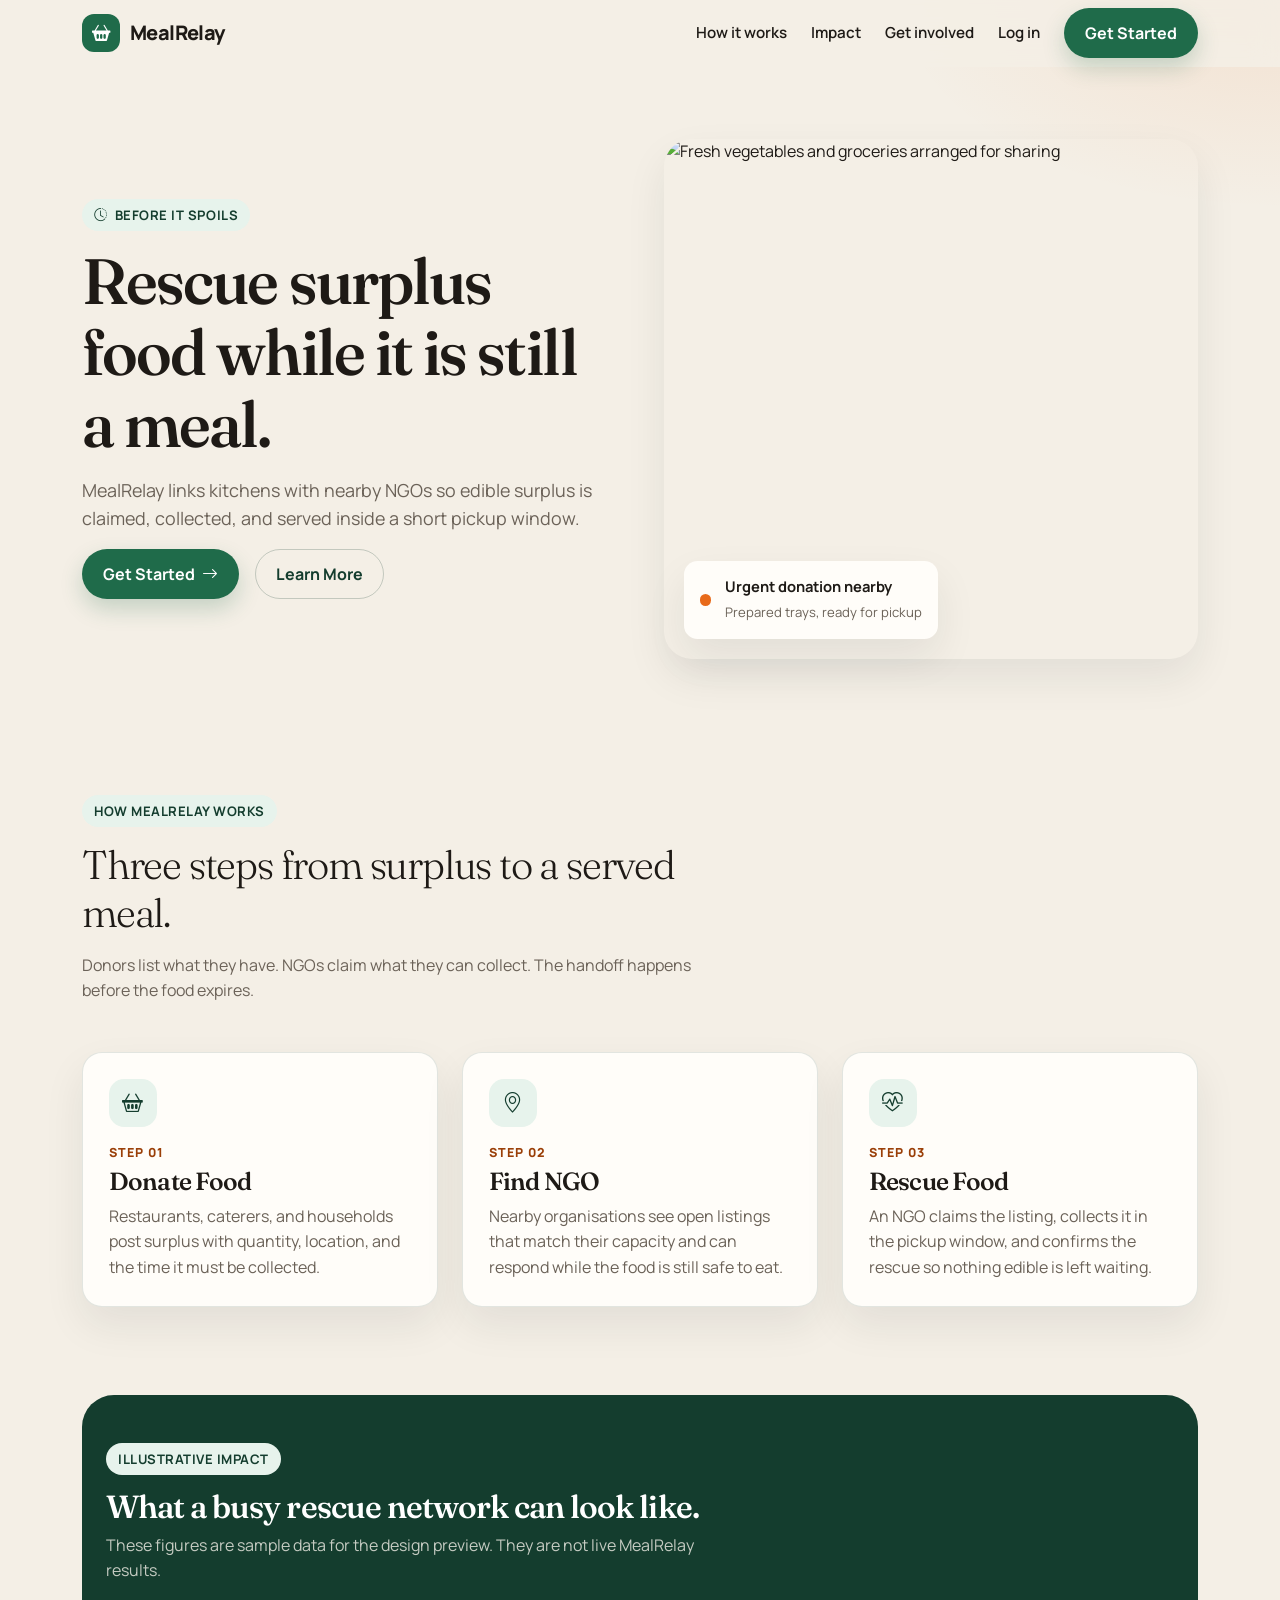
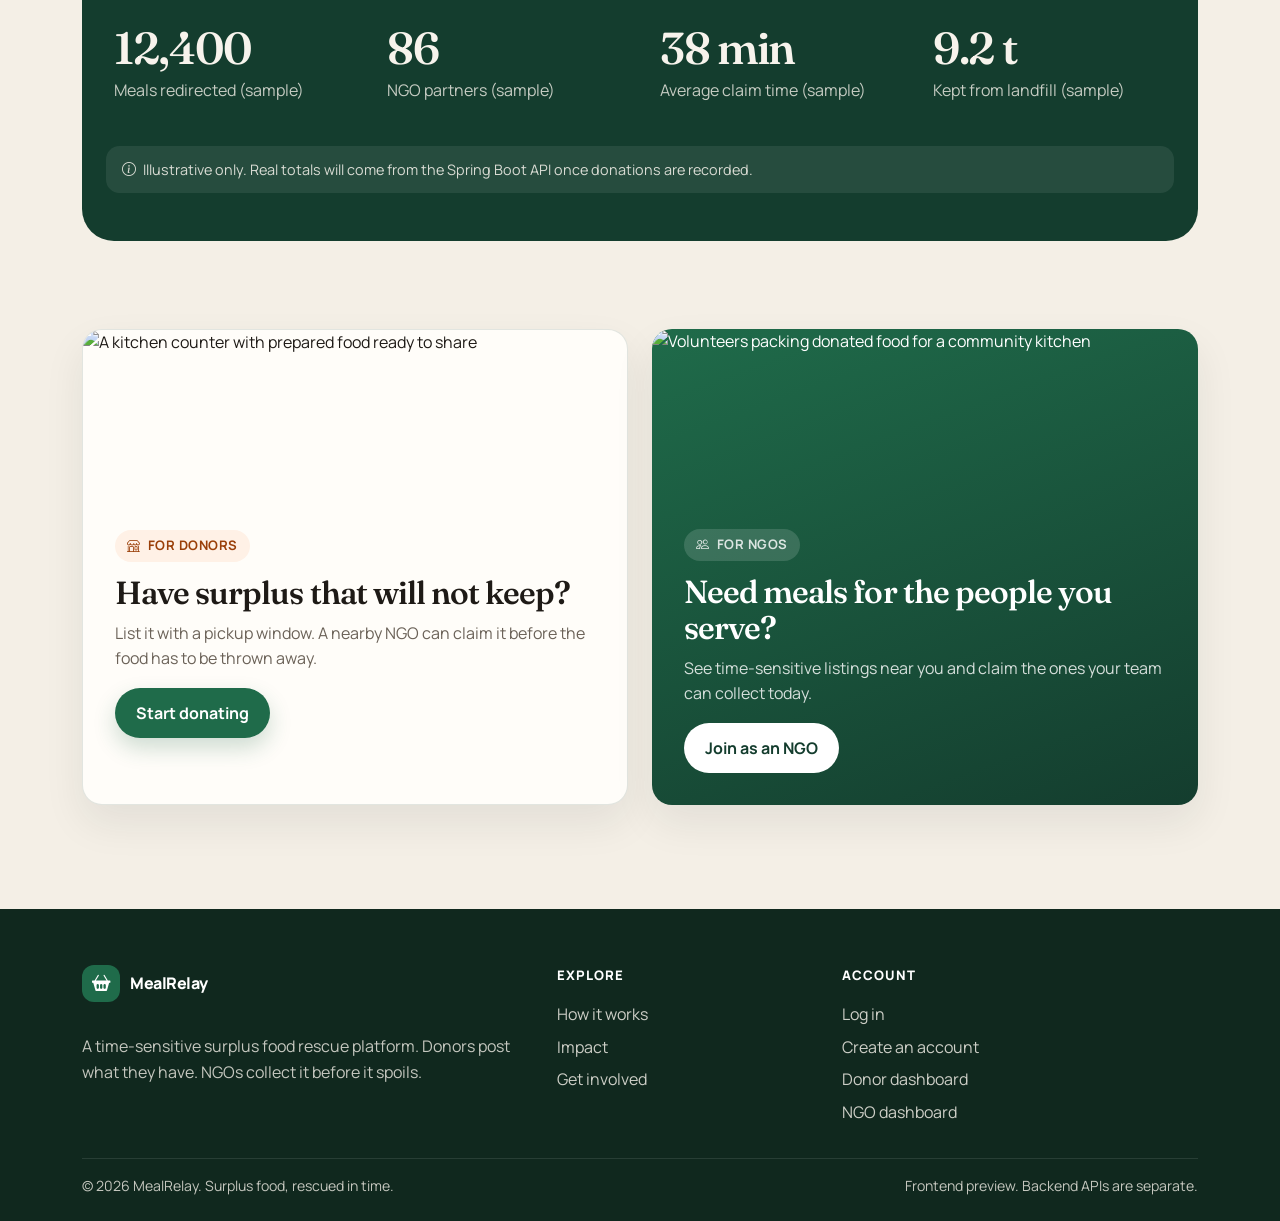
==== frontend/index.html @ 8d391165 "Add initial MealRelay frontend" ====
<!DOCTYPE html>
<html lang="en">
<head>
  <meta charset="UTF-8">
  <meta name="viewport" content="width=device-width, initial-scale=1">
  <meta name="description" content="MealRelay connects surplus food donors with nearby NGOs so meals are rescued before they spoil.">
  <title>MealRelay | Time-sensitive surplus food rescue</title>
  <link rel="preconnect" href="https://fonts.googleapis.com">
  <link rel="preconnect" href="https://fonts.gstatic.com" crossorigin>
  <link href="https://fonts.googleapis.com/css2?family=Fraunces:opsz,wght@9..144,560;9..144,640&family=Manrope:wght@500;600;700;800&display=swap" rel="stylesheet">
  <link href="https://cdn.jsdelivr.net/npm/bootstrap@5.3.3/dist/css/bootstrap.min.css" rel="stylesheet">
  <link href="https://cdn.jsdelivr.net/npm/bootstrap-icons@1.11.3/font/bootstrap-icons.min.css" rel="stylesheet">
  <link href="css/style.css" rel="stylesheet">
</head>
<body>
  <header>
    <nav class="navbar navbar-expand-lg mr-nav" aria-label="Main">
      <div class="container">
        <a class="navbar-brand mr-brand" href="index.html">
          <span class="mr-logo" aria-hidden="true"><i class="bi bi-basket2-fill"></i></span>
          MealRelay
        </a>
        <button class="navbar-toggler" type="button" data-bs-toggle="collapse" data-bs-target="#mainNav" aria-controls="mainNav" aria-expanded="false" aria-label="Open menu">
          <span class="navbar-toggler-icon"></span>
        </button>
        <div class="collapse navbar-collapse" id="mainNav">
          <ul class="navbar-nav ms-auto align-items-lg-center gap-lg-2">
            <li class="nav-item"><a class="nav-link" href="#how-it-works">How it works</a></li>
            <li class="nav-item"><a class="nav-link" href="#impact">Impact</a></li>
            <li class="nav-item"><a class="nav-link" href="#get-involved">Get involved</a></li>
            <li class="nav-item"><a class="nav-link" href="login.html">Log in</a></li>
            <li class="nav-item mt-2 mt-lg-0 ms-lg-2">
              <a class="btn mr-btn mr-btn-primary" href="register.html">Get Started</a>
            </li>
          </ul>
        </div>
      </div>
    </nav>
  </header>

  <main>
    <section class="mr-hero">
      <div class="container">
        <div class="row align-items-center g-5">
          <div class="col-lg-6">
            <p class="mr-kicker"><i class="bi bi-clock-history" aria-hidden="true"></i> Before it spoils</p>
            <h1>Rescue surplus food while it is still a meal.</h1>
            <p class="mr-hero-lead">MealRelay links kitchens with nearby NGOs so edible surplus is claimed, collected, and served inside a short pickup window.</p>
            <div class="d-flex flex-wrap gap-3 mr-hero-actions">
              <a class="btn mr-btn mr-btn-primary" href="register.html">Get Started <i class="bi bi-arrow-right" aria-hidden="true"></i></a>
              <a class="btn mr-btn mr-btn-ghost" href="#how-it-works">Learn More</a>
            </div>
          </div>
          <div class="col-lg-6">
            <div class="mr-hero-frame">
              <img src="https://images.unsplash.com/photo-1542838132-92c53300491e?auto=format&fit=crop&w=1400&q=80" alt="Fresh vegetables and groceries arranged for sharing" width="1400" height="900">
              <div class="mr-float-card">
                <span class="mr-pulse" aria-hidden="true"></span>
                <div>
                  <strong>Urgent donation nearby</strong>
                  <span>Prepared trays, ready for pickup</span>
                </div>
              </div>
            </div>
          </div>
        </div>
      </div>
    </section>

    <section class="mr-section" id="how-it-works">
      <div class="container">
        <div class="row mb-4 mb-lg-5">
          <div class="col-lg-7">
            <p class="mr-kicker">How MealRelay works</p>
            <h2 class="display-6 mb-3">Three steps from surplus to a served meal.</h2>
            <p class="mr-muted mb-0">Donors list what they have. NGOs claim what they can collect. The handoff happens before the food expires.</p>
          </div>
        </div>
        <div class="row g-4">
          <div class="col-md-4">
            <article class="mr-step">
              <div class="mr-step-icon" aria-hidden="true"><i class="bi bi-basket2"></i></div>
              <p class="mr-step-num mb-0">Step 01</p>
              <h3>Donate Food</h3>
              <p class="mr-muted mb-0">Restaurants, caterers, and households post surplus with quantity, location, and the time it must be collected.</p>
            </article>
          </div>
          <div class="col-md-4">
            <article class="mr-step">
              <div class="mr-step-icon" aria-hidden="true"><i class="bi bi-geo-alt"></i></div>
              <p class="mr-step-num mb-0">Step 02</p>
              <h3>Find NGO</h3>
              <p class="mr-muted mb-0">Nearby organisations see open listings that match their capacity and can respond while the food is still safe to eat.</p>
            </article>
          </div>
          <div class="col-md-4">
            <article class="mr-step">
              <div class="mr-step-icon" aria-hidden="true"><i class="bi bi-heart-pulse"></i></div>
              <p class="mr-step-num mb-0">Step 03</p>
              <h3>Rescue Food</h3>
              <p class="mr-muted mb-0">An NGO claims the listing, collects it in the pickup window, and confirms the rescue so nothing edible is left waiting.</p>
            </article>
          </div>
        </div>
      </div>
    </section>

    <section class="mr-section pt-0" id="impact">
      <div class="container">
        <div class="mr-impact">
          <div class="row align-items-end mb-2">
            <div class="col-lg-7">
              <p class="mr-kicker">Illustrative impact</p>
              <h2 class="mb-2">What a busy rescue network can look like.</h2>
              <p class="mr-impact-copy mb-0">These figures are sample data for the design preview. They are not live MealRelay results.</p>
            </div>
          </div>
          <div class="row text-center text-lg-start mt-4">
            <div class="col-6 col-lg-3">
              <div class="mr-stat">
                <strong>12,400</strong>
                <span>Meals redirected (sample)</span>
              </div>
            </div>
            <div class="col-6 col-lg-3">
              <div class="mr-stat">
                <strong>86</strong>
                <span>NGO partners (sample)</span>
              </div>
            </div>
            <div class="col-6 col-lg-3">
              <div class="mr-stat">
                <strong>38 min</strong>
                <span>Average claim time (sample)</span>
              </div>
            </div>
            <div class="col-6 col-lg-3">
              <div class="mr-stat">
                <strong>9.2 t</strong>
                <span>Kept from landfill (sample)</span>
              </div>
            </div>
          </div>
          <p class="mr-sample-note mb-0"><i class="bi bi-info-circle me-1" aria-hidden="true"></i> Illustrative only. Real totals will come from the Spring Boot API once donations are recorded.</p>
        </div>
      </div>
    </section>

    <section class="mr-section pt-0" id="get-involved">
      <div class="container">
        <div class="row g-4">
          <div class="col-lg-6">
            <article class="mr-cta">
              <img class="mr-cta-photo" src="https://images.unsplash.com/photo-1466637574441-749b8f19452f?auto=format&fit=crop&w=1200&q=80" alt="A kitchen counter with prepared food ready to share" width="1200" height="800">
              <p class="mr-kicker mr-kicker-urgent"><i class="bi bi-shop" aria-hidden="true"></i> For donors</p>
              <h3>Have surplus that will not keep?</h3>
              <p class="mr-muted">List it with a pickup window. A nearby NGO can claim it before the food has to be thrown away.</p>
              <a class="btn mr-btn mr-btn-primary" href="register.html">Start donating</a>
            </article>
          </div>
          <div class="col-lg-6">
            <article class="mr-cta mr-cta-ngo">
              <img class="mr-cta-photo" src="https://images.unsplash.com/photo-1593113598332-cd288d649433?auto=format&fit=crop&w=1200&q=80" alt="Volunteers packing donated food for a community kitchen" width="1200" height="800">
              <p class="mr-kicker mr-kicker-on-dark"><i class="bi bi-people" aria-hidden="true"></i> For NGOs</p>
              <h3>Need meals for the people you serve?</h3>
              <p>See time-sensitive listings near you and claim the ones your team can collect today.</p>
              <a class="btn mr-btn mr-btn-light" href="register.html">Join as an NGO</a>
            </article>
          </div>
        </div>
      </div>
    </section>
  </main>

  <footer class="mr-footer">
    <div class="container">
      <div class="row g-4">
        <div class="col-lg-5">
          <a class="mr-brand mb-3" href="index.html">
            <span class="mr-logo" aria-hidden="true"><i class="bi bi-basket2-fill"></i></span>
            MealRelay
          </a>
          <p class="mt-3 mb-0">A time-sensitive surplus food rescue platform. Donors post what they have. NGOs collect it before it spoils.</p>
        </div>
        <div class="col-6 col-lg-3">
          <p class="mr-footer-title">Explore</p>
          <ul>
            <li><a href="#how-it-works">How it works</a></li>
            <li><a href="#impact">Impact</a></li>
            <li><a href="#get-involved">Get involved</a></li>
          </ul>
        </div>
        <div class="col-6 col-lg-4">
          <p class="mr-footer-title">Account</p>
          <ul>
            <li><a href="login.html">Log in</a></li>
            <li><a href="register.html">Create an account</a></li>
            <li><a href="donor-dashboard.html">Donor dashboard</a></li>
            <li><a href="ngo-dashboard.html">NGO dashboard</a></li>
          </ul>
        </div>
      </div>
      <div class="mr-footer-bottom d-flex flex-column flex-md-row justify-content-between gap-2">
        <span>&copy; <span id="year">2026</span> MealRelay. Surplus food, rescued in time.</span>
        <span>Frontend preview. Backend APIs are separate.</span>
      </div>
    </div>
  </footer>

  <script src="https://cdn.jsdelivr.net/npm/bootstrap@5.3.3/dist/js/bootstrap.bundle.min.js"></script>
  <script>
    const yearEl = document.getElementById("year");
    if (yearEl) {
      yearEl.textContent = String(new Date().getFullYear());
    }

    const nav = document.querySelector(".mr-nav");
    function updateNav() {
      if (!nav) return;
      nav.classList.toggle("is-scrolled", window.scrollY > 8);
    }
    updateNav();
    window.addEventListener("scroll", updateNav, { passive: true });
  </script>
</body>
</html>
---- frontend/css/style.css ----
/* MealRelay design system
   Forest green, warm cream, orange for urgency.
   Bootstrap 5 handles grid, nav, and utilities.
   These variables keep colours, type, and spacing consistent. */

:root {
  --mr-green: #1f6b4a;
  --mr-green-deep: #143d2e;
  --mr-green-soft: #e7f3ec;
  --mr-cream: #f4efe6;
  --mr-cream-deep: #ebe3d4;
  --mr-paper: #fffdf9;
  --mr-ink: #1e1a16;
  --mr-muted: #6b6258;
  --mr-orange: #e86a1a;
  --mr-orange-soft: #fff1e6;
  --mr-line: rgba(20, 61, 46, 0.12);
  --mr-shadow: 0 18px 40px rgba(28, 40, 32, 0.08);
  --mr-radius: 1.25rem;
  --mr-radius-sm: 0.85rem;
  --mr-space: 1rem;
  --mr-font: "Manrope", "Segoe UI", sans-serif;
  --mr-display: "Fraunces", Georgia, serif;
  --bs-primary: #1f6b4a;
  --bs-body-color: #1e1a16;
  --bs-body-bg: #f4efe6;
  --bs-body-font-family: var(--mr-font);
  --bs-border-radius: 0.85rem;
}

*,
*::before,
*::after {
  box-sizing: border-box;
}

html {
  scroll-behavior: smooth;
}

body {
  margin: 0;
  color: var(--mr-ink);
  background:
    radial-gradient(900px 420px at 8% -10%, rgba(31, 107, 74, 0.12), transparent 60%),
    radial-gradient(700px 380px at 100% 0%, rgba(232, 106, 26, 0.1), transparent 55%),
    var(--mr-cream);
  font-family: var(--mr-font);
  line-height: 1.6;
}

img {
  max-width: 100%;
  display: block;
}

a {
  color: var(--mr-green);
}

a:hover {
  color: var(--mr-green-deep);
}

h1,
h2,
h3,
.mr-display {
  font-family: var(--mr-display);
  font-weight: 560;
  letter-spacing: -0.03em;
  line-height: 1.12;
}

.mr-muted {
  color: var(--mr-muted);
}

.mr-section {
  padding: 5.5rem 0;
}

.mr-kicker {
  display: inline-flex;
  align-items: center;
  gap: 0.45rem;
  margin-bottom: 0.85rem;
  padding: 0.35rem 0.75rem;
  border-radius: 999px;
  background: var(--mr-green-soft);
  color: var(--mr-green-deep);
  font-size: 0.82rem;
  font-weight: 700;
  letter-spacing: 0.04em;
  text-transform: uppercase;
}

.mr-kicker-urgent {
  background: var(--mr-orange-soft);
  color: #9a3f08;
}

/* Navigation */

.mr-nav {
  position: sticky;
  top: 0;
  z-index: 1030;
  background: rgba(244, 239, 230, 0.86);
  border-bottom: 1px solid transparent;
  backdrop-filter: blur(14px);
  transition: border-color 0.2s ease, box-shadow 0.2s ease;
}

.mr-nav.is-scrolled {
  border-bottom-color: var(--mr-line);
  box-shadow: 0 8px 24px rgba(28, 40, 32, 0.06);
}

.mr-brand {
  display: inline-flex;
  align-items: center;
  gap: 0.65rem;
  color: var(--mr-ink);
  font-weight: 800;
  letter-spacing: -0.03em;
  text-decoration: none;
}

.mr-brand:hover {
  color: var(--mr-ink);
}

.mr-logo {
  display: grid;
  place-items: center;
  width: 2.35rem;
  height: 2.35rem;
  border-radius: 0.75rem;
  background: var(--mr-green);
  color: #fff;
  font-size: 1.15rem;
}

.mr-nav .nav-link {
  color: var(--mr-ink);
  font-weight: 600;
  font-size: 0.95rem;
}

.mr-nav .nav-link:hover,
.mr-nav .nav-link:focus {
  color: var(--mr-green);
}

/* Buttons */

.mr-btn {
  display: inline-flex;
  align-items: center;
  justify-content: center;
  gap: 0.45rem;
  border-radius: 999px;
  padding: 0.75rem 1.25rem;
  font-weight: 700;
  border: 1px solid transparent;
  text-decoration: none;
}

.mr-btn-primary {
  background: var(--mr-green);
  color: #fff;
  box-shadow: 0 10px 22px rgba(31, 107, 74, 0.22);
}

.mr-btn-primary:hover,
.mr-btn-primary:focus {
  background: var(--mr-green-deep);
  color: #fff;
}

.mr-btn-ghost {
  background: transparent;
  color: var(--mr-green-deep);
  border-color: rgba(20, 61, 46, 0.22);
}

.mr-btn-ghost:hover,
.mr-btn-ghost:focus {
  background: var(--mr-green-soft);
  color: var(--mr-green-deep);
}

.mr-btn-light {
  background: #fff;
  color: var(--mr-green-deep);
}

.mr-btn-light:hover,
.mr-btn-light:focus {
  background: var(--mr-cream);
  color: var(--mr-green-deep);
}

.mr-btn:focus-visible,
.nav-link:focus-visible,
.mr-brand:focus-visible {
  outline: 3px solid rgba(232, 106, 26, 0.55);
  outline-offset: 3px;
}

/* Hero */

.mr-hero {
  padding: 4.5rem 0 3rem;
}

.mr-hero h1 {
  font-size: clamp(2.6rem, 5vw, 4.4rem);
  margin-bottom: 1rem;
}

.mr-hero-lead {
  max-width: 36rem;
  font-size: 1.12rem;
  color: var(--mr-muted);
}

.mr-hero-frame {
  position: relative;
}

.mr-hero-frame img {
  width: 100%;
  height: 520px;
  object-fit: cover;
  border-radius: 1.75rem;
  box-shadow: var(--mr-shadow);
}

.mr-float-card {
  position: absolute;
  left: 1.25rem;
  bottom: 1.25rem;
  display: flex;
  gap: 0.85rem;
  align-items: center;
  max-width: 16.5rem;
  padding: 0.9rem 1rem;
  border-radius: var(--mr-radius-sm);
  background: var(--mr-paper);
  box-shadow: var(--mr-shadow);
}

.mr-pulse {
  width: 0.7rem;
  height: 0.7rem;
  border-radius: 50%;
  background: var(--mr-orange);
  box-shadow: 0 0 0 0 rgba(232, 106, 26, 0.6);
  animation: mr-pulse 1.8s infinite;
}

.mr-float-card strong {
  display: block;
  font-size: 0.92rem;
}

.mr-float-card span {
  color: var(--mr-muted);
  font-size: 0.82rem;
}

@keyframes mr-pulse {
  70% {
    box-shadow: 0 0 0 10px rgba(232, 106, 26, 0);
  }
  100% {
    box-shadow: 0 0 0 0 rgba(232, 106, 26, 0);
  }
}

/* Steps */

.mr-step {
  height: 100%;
  padding: 1.6rem;
  background: var(--mr-paper);
  border: 1px solid var(--mr-line);
  border-radius: var(--mr-radius);
  box-shadow: var(--mr-shadow);
}

.mr-step-icon {
  display: grid;
  place-items: center;
  width: 3rem;
  height: 3rem;
  margin-bottom: 1rem;
  border-radius: 0.95rem;
  background: var(--mr-green-soft);
  color: var(--mr-green-deep);
  font-size: 1.3rem;
}

.mr-step-num {
  color: #9a3f08;
  font-size: 0.78rem;
  font-weight: 800;
  letter-spacing: 0.08em;
  text-transform: uppercase;
}

.mr-step h3 {
  margin: 0.35rem 0 0.5rem;
  font-size: 1.55rem;
}

/* Impact */

.mr-impact {
  background: var(--mr-green-deep);
  color: #f7f3ec;
  border-radius: 2rem;
  padding: 3rem 1.5rem;
}

.mr-impact h2 {
  color: #fff;
}

.mr-stat {
  padding: 1.15rem 0.5rem;
}

.mr-stat strong {
  display: block;
  font-family: var(--mr-display);
  font-size: clamp(2rem, 4vw, 2.8rem);
  font-weight: 560;
  letter-spacing: -0.03em;
  line-height: 1;
}

.mr-stat span {
  display: block;
  margin-top: 0.4rem;
  color: rgba(247, 243, 236, 0.78);
}

.mr-sample-note {
  margin-top: 1.5rem;
  padding: 0.75rem 1rem;
  border-radius: var(--mr-radius-sm);
  background: rgba(255, 255, 255, 0.08);
  color: rgba(247, 243, 236, 0.86);
  font-size: 0.9rem;
}

/* Call to action */

.mr-cta {
  height: 100%;
  padding: 2rem;
  overflow: hidden;
  border-radius: var(--mr-radius);
  background: var(--mr-paper);
  border: 1px solid var(--mr-line);
  box-shadow: var(--mr-shadow);
}

.mr-cta-ngo {
  background: linear-gradient(160deg, #1f6b4a 0%, #143d2e 100%);
  color: #fff;
  border: 0;
}

.mr-cta-ngo p,
.mr-cta-ngo .mr-muted {
  color: rgba(255, 255, 255, 0.82);
}

.mr-cta h3 {
  font-size: 2rem;
  margin-bottom: 0.6rem;
}

.mr-impact-copy {
  color: rgba(247, 243, 236, 0.78);
}

.mr-kicker-on-dark {
  background: rgba(255, 255, 255, 0.14);
  color: #fff;
}

.mr-cta-photo {
  width: calc(100% + 4rem);
  max-width: none;
  height: 180px;
  margin: -2rem -2rem 1.25rem;
  object-fit: cover;
}

/* Footer */

.mr-footer {
  margin-top: 1rem;
  padding: 3.5rem 0 1.5rem;
  background: #10281e;
  color: rgba(247, 243, 236, 0.78);
}

.mr-footer h2,
.mr-footer .mr-brand {
  color: #fff;
}

.mr-footer a {
  color: rgba(247, 243, 236, 0.82);
  text-decoration: none;
}

.mr-footer a:hover {
  color: #fff;
}

.mr-footer-title {
  color: #fff;
  font-size: 0.82rem;
  font-weight: 800;
  letter-spacing: 0.08em;
  text-transform: uppercase;
}

.mr-footer ul {
  list-style: none;
  padding: 0;
  margin: 0;
}

.mr-footer li + li {
  margin-top: 0.45rem;
}

.mr-footer-bottom {
  margin-top: 2rem;
  padding-top: 1rem;
  border-top: 1px solid rgba(255, 255, 255, 0.1);
  font-size: 0.88rem;
}

@media (max-width: 991.98px) {
  .mr-hero {
    padding-top: 2.5rem;
  }

  .mr-hero-frame img {
    height: 380px;
  }

  .mr-section {
    padding: 4rem 0;
  }

  .mr-nav .navbar-collapse {
    padding: 0.75rem 0 0.25rem;
  }
}

@media (max-width: 575.98px) {
  .mr-hero-actions {
    flex-direction: column;
  }

  .mr-hero-actions .mr-btn {
    width: 100%;
  }

  .mr-float-card {
    left: 0.75rem;
    right: 0.75rem;
    bottom: 0.75rem;
    max-width: none;
  }

  .mr-impact {
    border-radius: 1.25rem;
    padding: 2rem 0.75rem;
  }
}

@media (prefers-reduced-motion: reduce) {
  html {
    scroll-behavior: auto;
  }

  .mr-pulse {
    animation: none;
  }
}
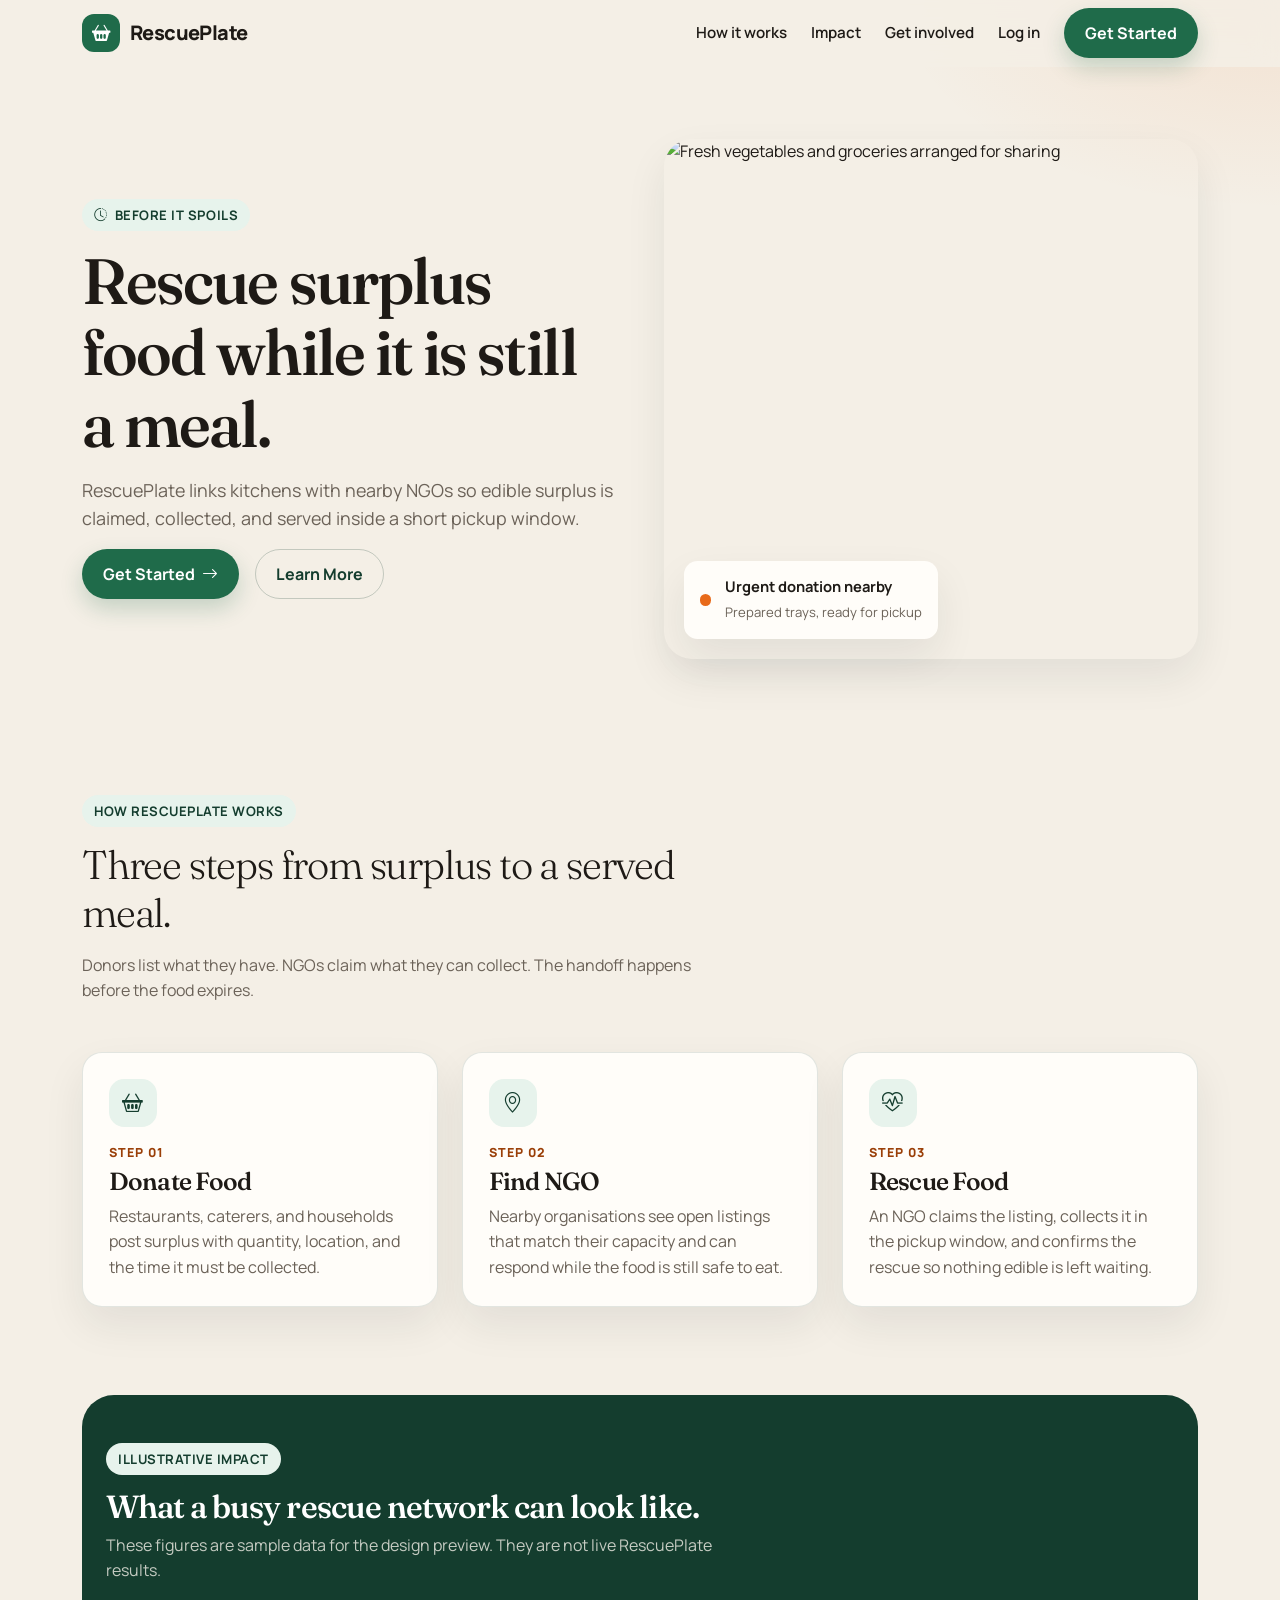
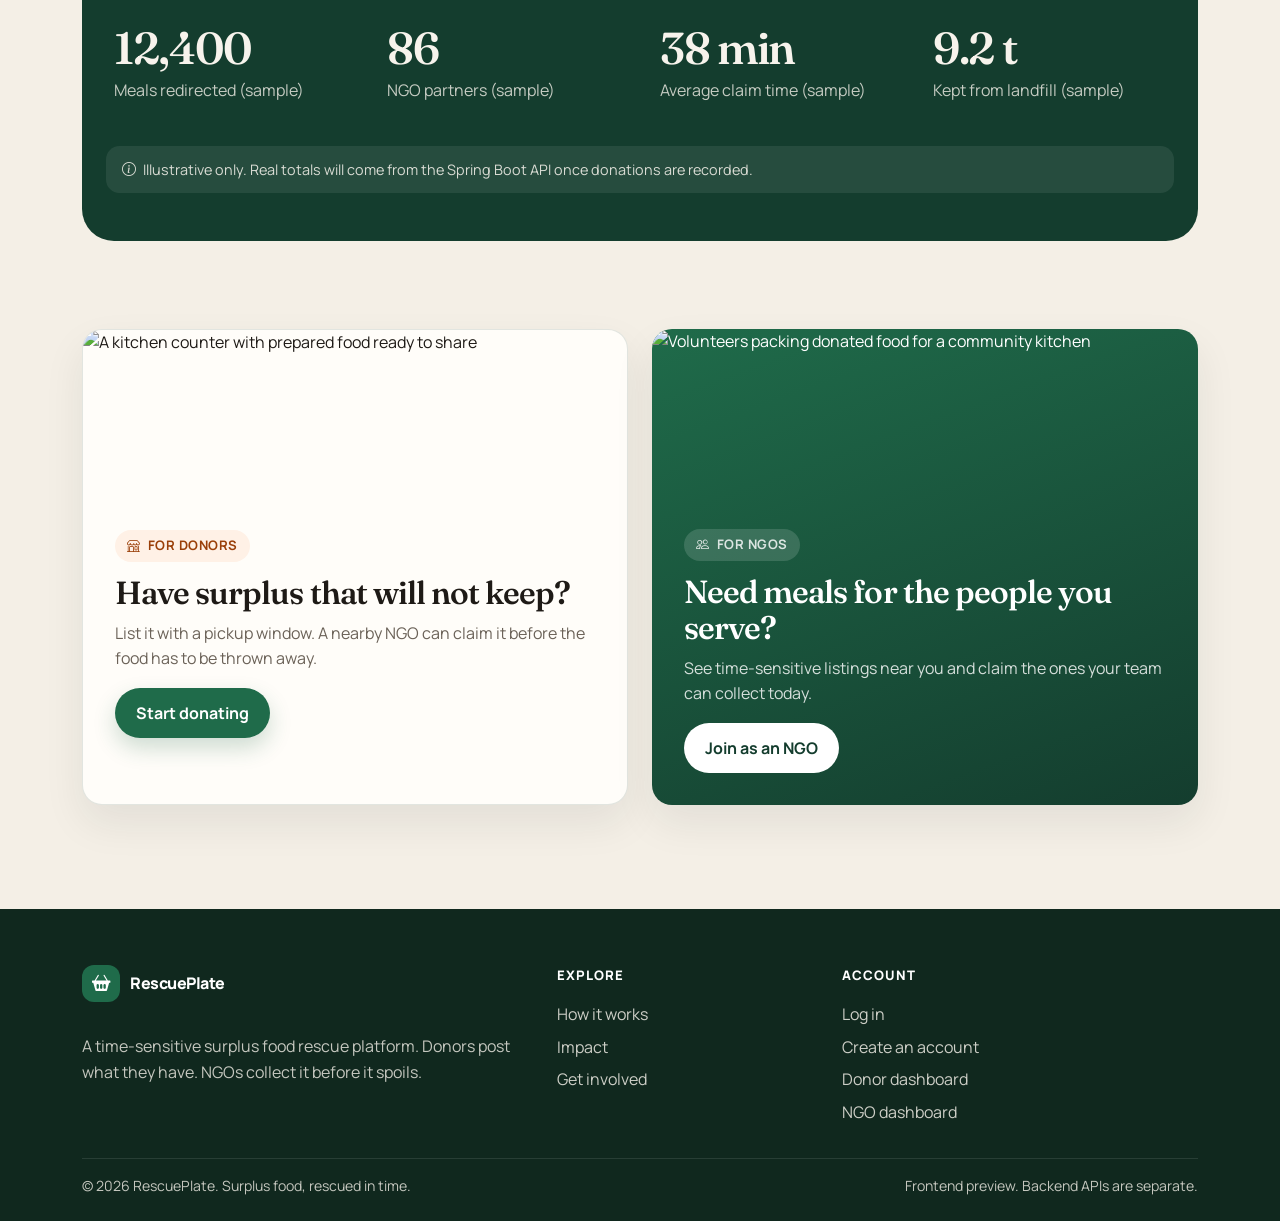
==== commit 5fe3a2aa: "Complete frontend dashboard and UI improvements" ====
--- a/frontend/index.html
+++ b/frontend/index.html
@@ -3,8 +3,8 @@
 <head>
   <meta charset="UTF-8">
   <meta name="viewport" content="width=device-width, initial-scale=1">
-  <meta name="description" content="MealRelay connects surplus food donors with nearby NGOs so meals are rescued before they spoil.">
-  <title>MealRelay | Time-sensitive surplus food rescue</title>
+  <meta name="description" content="RescuePlate connects surplus food donors with nearby NGOs so meals are rescued before they spoil.">
+  <title>RescuePlate | Time-sensitive surplus food rescue</title>
   <link rel="preconnect" href="https://fonts.googleapis.com">
   <link rel="preconnect" href="https://fonts.gstatic.com" crossorigin>
   <link href="https://fonts.googleapis.com/css2?family=Fraunces:opsz,wght@9..144,560;9..144,640&family=Manrope:wght@500;600;700;800&display=swap" rel="stylesheet">
@@ -18,7 +18,7 @@
       <div class="container">
         <a class="navbar-brand mr-brand" href="index.html">
           <span class="mr-logo" aria-hidden="true"><i class="bi bi-basket2-fill"></i></span>
-          MealRelay
+          RescuePlate
         </a>
         <button class="navbar-toggler" type="button" data-bs-toggle="collapse" data-bs-target="#mainNav" aria-controls="mainNav" aria-expanded="false" aria-label="Open menu">
           <span class="navbar-toggler-icon"></span>
@@ -41,11 +41,11 @@
   <main>
     <section class="mr-hero">
       <div class="container">
-        <div class="row align-items-center g-5">
+        <div class="row align-items-center g-4 g-lg-5">
           <div class="col-lg-6">
             <p class="mr-kicker"><i class="bi bi-clock-history" aria-hidden="true"></i> Before it spoils</p>
             <h1>Rescue surplus food while it is still a meal.</h1>
-            <p class="mr-hero-lead">MealRelay links kitchens with nearby NGOs so edible surplus is claimed, collected, and served inside a short pickup window.</p>
+            <p class="mr-hero-lead">RescuePlate links kitchens with nearby NGOs so edible surplus is claimed, collected, and served inside a short pickup window.</p>
             <div class="d-flex flex-wrap gap-3 mr-hero-actions">
               <a class="btn mr-btn mr-btn-primary" href="register.html">Get Started <i class="bi bi-arrow-right" aria-hidden="true"></i></a>
               <a class="btn mr-btn mr-btn-ghost" href="#how-it-works">Learn More</a>
@@ -71,7 +71,7 @@
       <div class="container">
         <div class="row mb-4 mb-lg-5">
           <div class="col-lg-7">
-            <p class="mr-kicker">How MealRelay works</p>
+            <p class="mr-kicker">How RescuePlate works</p>
             <h2 class="display-6 mb-3">Three steps from surplus to a served meal.</h2>
             <p class="mr-muted mb-0">Donors list what they have. NGOs claim what they can collect. The handoff happens before the food expires.</p>
           </div>
@@ -112,7 +112,7 @@
             <div class="col-lg-7">
               <p class="mr-kicker">Illustrative impact</p>
               <h2 class="mb-2">What a busy rescue network can look like.</h2>
-              <p class="mr-impact-copy mb-0">These figures are sample data for the design preview. They are not live MealRelay results.</p>
+              <p class="mr-impact-copy mb-0">These figures are sample data for the design preview. They are not live RescuePlate results.</p>
             </div>
           </div>
           <div class="row text-center text-lg-start mt-4">
@@ -178,7 +178,7 @@
         <div class="col-lg-5">
           <a class="mr-brand mb-3" href="index.html">
             <span class="mr-logo" aria-hidden="true"><i class="bi bi-basket2-fill"></i></span>
-            MealRelay
+            RescuePlate
           </a>
           <p class="mt-3 mb-0">A time-sensitive surplus food rescue platform. Donors post what they have. NGOs collect it before it spoils.</p>
         </div>
@@ -201,7 +201,7 @@
         </div>
       </div>
       <div class="mr-footer-bottom d-flex flex-column flex-md-row justify-content-between gap-2">
-        <span>&copy; <span id="year">2026</span> MealRelay. Surplus food, rescued in time.</span>
+        <span>&copy; <span id="year">2026</span> RescuePlate. Surplus food, rescued in time.</span>
         <span>Frontend preview. Backend APIs are separate.</span>
       </div>
     </div>
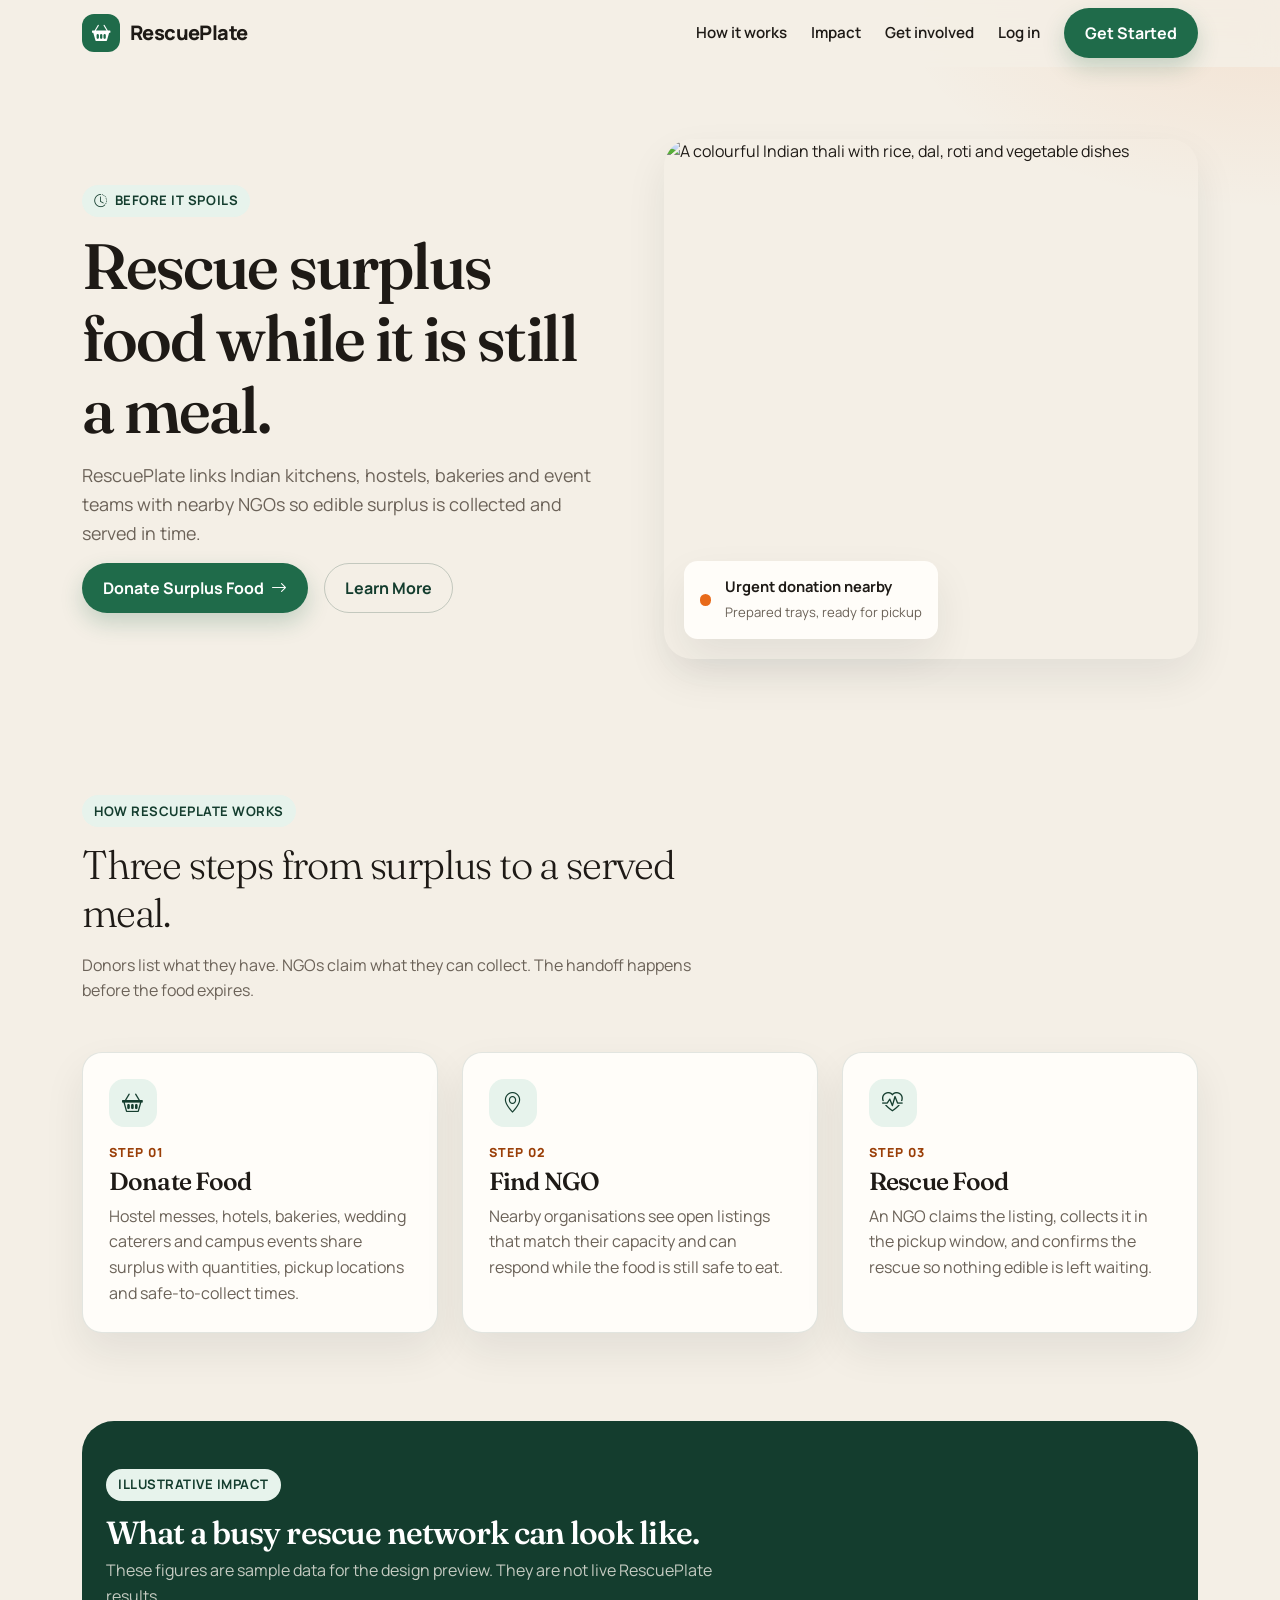
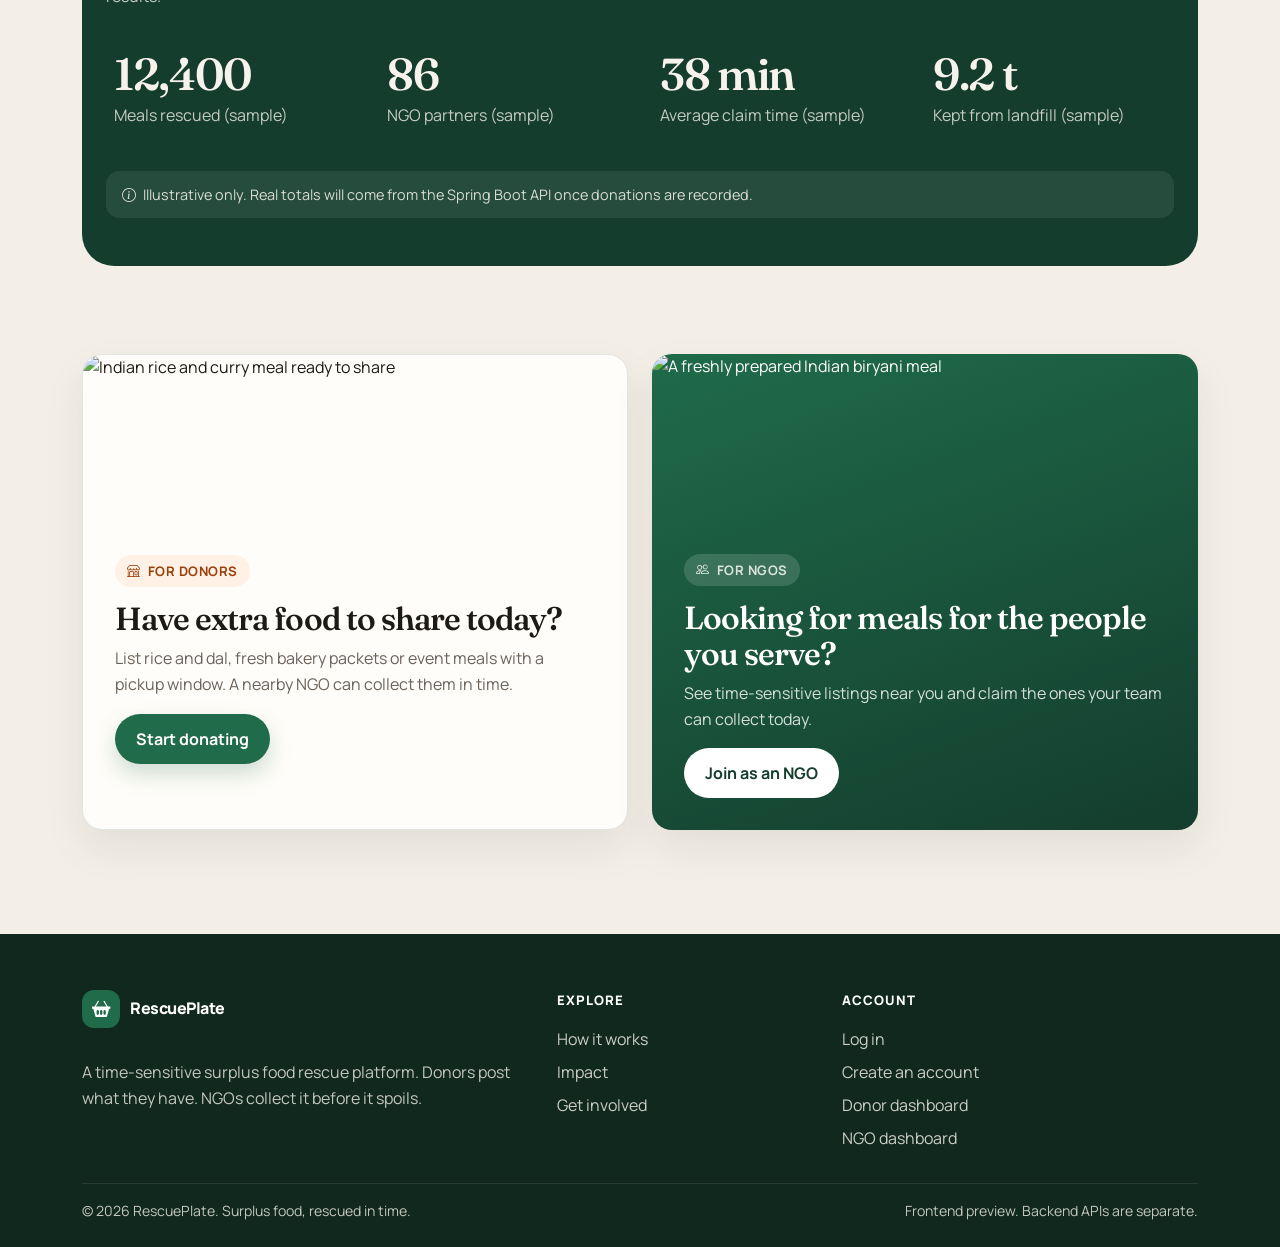
==== commit 143ab89b: "Save Indian theme and admin analytics updates" ====
--- a/frontend/index.html
+++ b/frontend/index.html
@@ -1,10 +1,10 @@
 <!DOCTYPE html>
-<html lang="en">
+<html lang="en-IN">
 <head>
   <meta charset="UTF-8">
   <meta name="viewport" content="width=device-width, initial-scale=1">
-  <meta name="description" content="RescuePlate connects surplus food donors with nearby NGOs so meals are rescued before they spoil.">
-  <title>RescuePlate | Time-sensitive surplus food rescue</title>
+  <meta name="description" content="RescuePlate connects Indian food donors with nearby NGOs so surplus meals are rescued before they spoil.">
+  <title>RescuePlate | Surplus food rescue in India</title>
   <link rel="preconnect" href="https://fonts.googleapis.com">
   <link rel="preconnect" href="https://fonts.gstatic.com" crossorigin>
   <link href="https://fonts.googleapis.com/css2?family=Fraunces:opsz,wght@9..144,560;9..144,640&family=Manrope:wght@500;600;700;800&display=swap" rel="stylesheet">
@@ -45,15 +45,15 @@
           <div class="col-lg-6">
             <p class="mr-kicker"><i class="bi bi-clock-history" aria-hidden="true"></i> Before it spoils</p>
             <h1>Rescue surplus food while it is still a meal.</h1>
-            <p class="mr-hero-lead">RescuePlate links kitchens with nearby NGOs so edible surplus is claimed, collected, and served inside a short pickup window.</p>
+            <p class="mr-hero-lead">RescuePlate links Indian kitchens, hostels, bakeries and event teams with nearby NGOs so edible surplus is collected and served in time.</p>
             <div class="d-flex flex-wrap gap-3 mr-hero-actions">
-              <a class="btn mr-btn mr-btn-primary" href="register.html">Get Started <i class="bi bi-arrow-right" aria-hidden="true"></i></a>
+              <a class="btn mr-btn mr-btn-primary" href="register.html">Donate Surplus Food <i class="bi bi-arrow-right" aria-hidden="true"></i></a>
               <a class="btn mr-btn mr-btn-ghost" href="#how-it-works">Learn More</a>
             </div>
           </div>
           <div class="col-lg-6">
             <div class="mr-hero-frame">
-              <img src="https://images.unsplash.com/photo-1542838132-92c53300491e?auto=format&fit=crop&w=1400&q=80" alt="Fresh vegetables and groceries arranged for sharing" width="1400" height="900">
+              <img src="https://images.unsplash.com/photo-1585937421612-70a008356fbe?auto=format&fit=crop&w=1400&q=80" alt="A colourful Indian thali with rice, dal, roti and vegetable dishes" width="1400" height="900">
               <div class="mr-float-card">
                 <span class="mr-pulse" aria-hidden="true"></span>
                 <div>
@@ -82,7 +82,7 @@
               <div class="mr-step-icon" aria-hidden="true"><i class="bi bi-basket2"></i></div>
               <p class="mr-step-num mb-0">Step 01</p>
               <h3>Donate Food</h3>
-              <p class="mr-muted mb-0">Restaurants, caterers, and households post surplus with quantity, location, and the time it must be collected.</p>
+              <p class="mr-muted mb-0">Hostel messes, hotels, bakeries, wedding caterers and campus events share surplus with quantities, pickup locations and safe-to-collect times.</p>
             </article>
           </div>
           <div class="col-md-4">
@@ -119,7 +119,7 @@
             <div class="col-6 col-lg-3">
               <div class="mr-stat">
                 <strong>12,400</strong>
-                <span>Meals redirected (sample)</span>
+                <span>Meals rescued (sample)</span>
               </div>
             </div>
             <div class="col-6 col-lg-3">
@@ -151,18 +151,18 @@
         <div class="row g-4">
           <div class="col-lg-6">
             <article class="mr-cta">
-              <img class="mr-cta-photo" src="https://images.unsplash.com/photo-1466637574441-749b8f19452f?auto=format&fit=crop&w=1200&q=80" alt="A kitchen counter with prepared food ready to share" width="1200" height="800">
+              <img class="mr-cta-photo" src="https://images.unsplash.com/photo-1603894584373-5ac82b2ae398?auto=format&fit=crop&w=1200&q=80" alt="Indian rice and curry meal ready to share" width="1200" height="800">
               <p class="mr-kicker mr-kicker-urgent"><i class="bi bi-shop" aria-hidden="true"></i> For donors</p>
-              <h3>Have surplus that will not keep?</h3>
-              <p class="mr-muted">List it with a pickup window. A nearby NGO can claim it before the food has to be thrown away.</p>
+              <h3>Have extra food to share today?</h3>
+              <p class="mr-muted">List rice and dal, fresh bakery packets or event meals with a pickup window. A nearby NGO can collect them in time.</p>
               <a class="btn mr-btn mr-btn-primary" href="register.html">Start donating</a>
             </article>
           </div>
           <div class="col-lg-6">
             <article class="mr-cta mr-cta-ngo">
-              <img class="mr-cta-photo" src="https://images.unsplash.com/photo-1593113598332-cd288d649433?auto=format&fit=crop&w=1200&q=80" alt="Volunteers packing donated food for a community kitchen" width="1200" height="800">
+              <img class="mr-cta-photo" src="https://images.unsplash.com/photo-1589302168068-964664d93dc0?auto=format&fit=crop&w=1200&q=80" alt="A freshly prepared Indian biryani meal" width="1200" height="800">
               <p class="mr-kicker mr-kicker-on-dark"><i class="bi bi-people" aria-hidden="true"></i> For NGOs</p>
-              <h3>Need meals for the people you serve?</h3>
+              <h3>Looking for meals for the people you serve?</h3>
               <p>See time-sensitive listings near you and claim the ones your team can collect today.</p>
               <a class="btn mr-btn mr-btn-light" href="register.html">Join as an NGO</a>
             </article>
--- a/frontend/css/style.css
+++ b/frontend/css/style.css
@@ -1,4 +1,4 @@
-/* MealRelay design system
+/* RescuePlate design system
    Forest green, warm cream, orange for urgency.
    Bootstrap 5 handles grid, nav, and utilities.
    These variables keep colours, type, and spacing consistent. */
@@ -14,6 +14,7 @@
   --mr-muted: #6b6258;
   --mr-orange: #e86a1a;
   --mr-orange-soft: #fff1e6;
+  --mr-turmeric: #d8bf63;
   --mr-line: rgba(20, 61, 46, 0.12);
   --mr-shadow: 0 18px 40px rgba(28, 40, 32, 0.08);
   --mr-radius: 1.25rem;
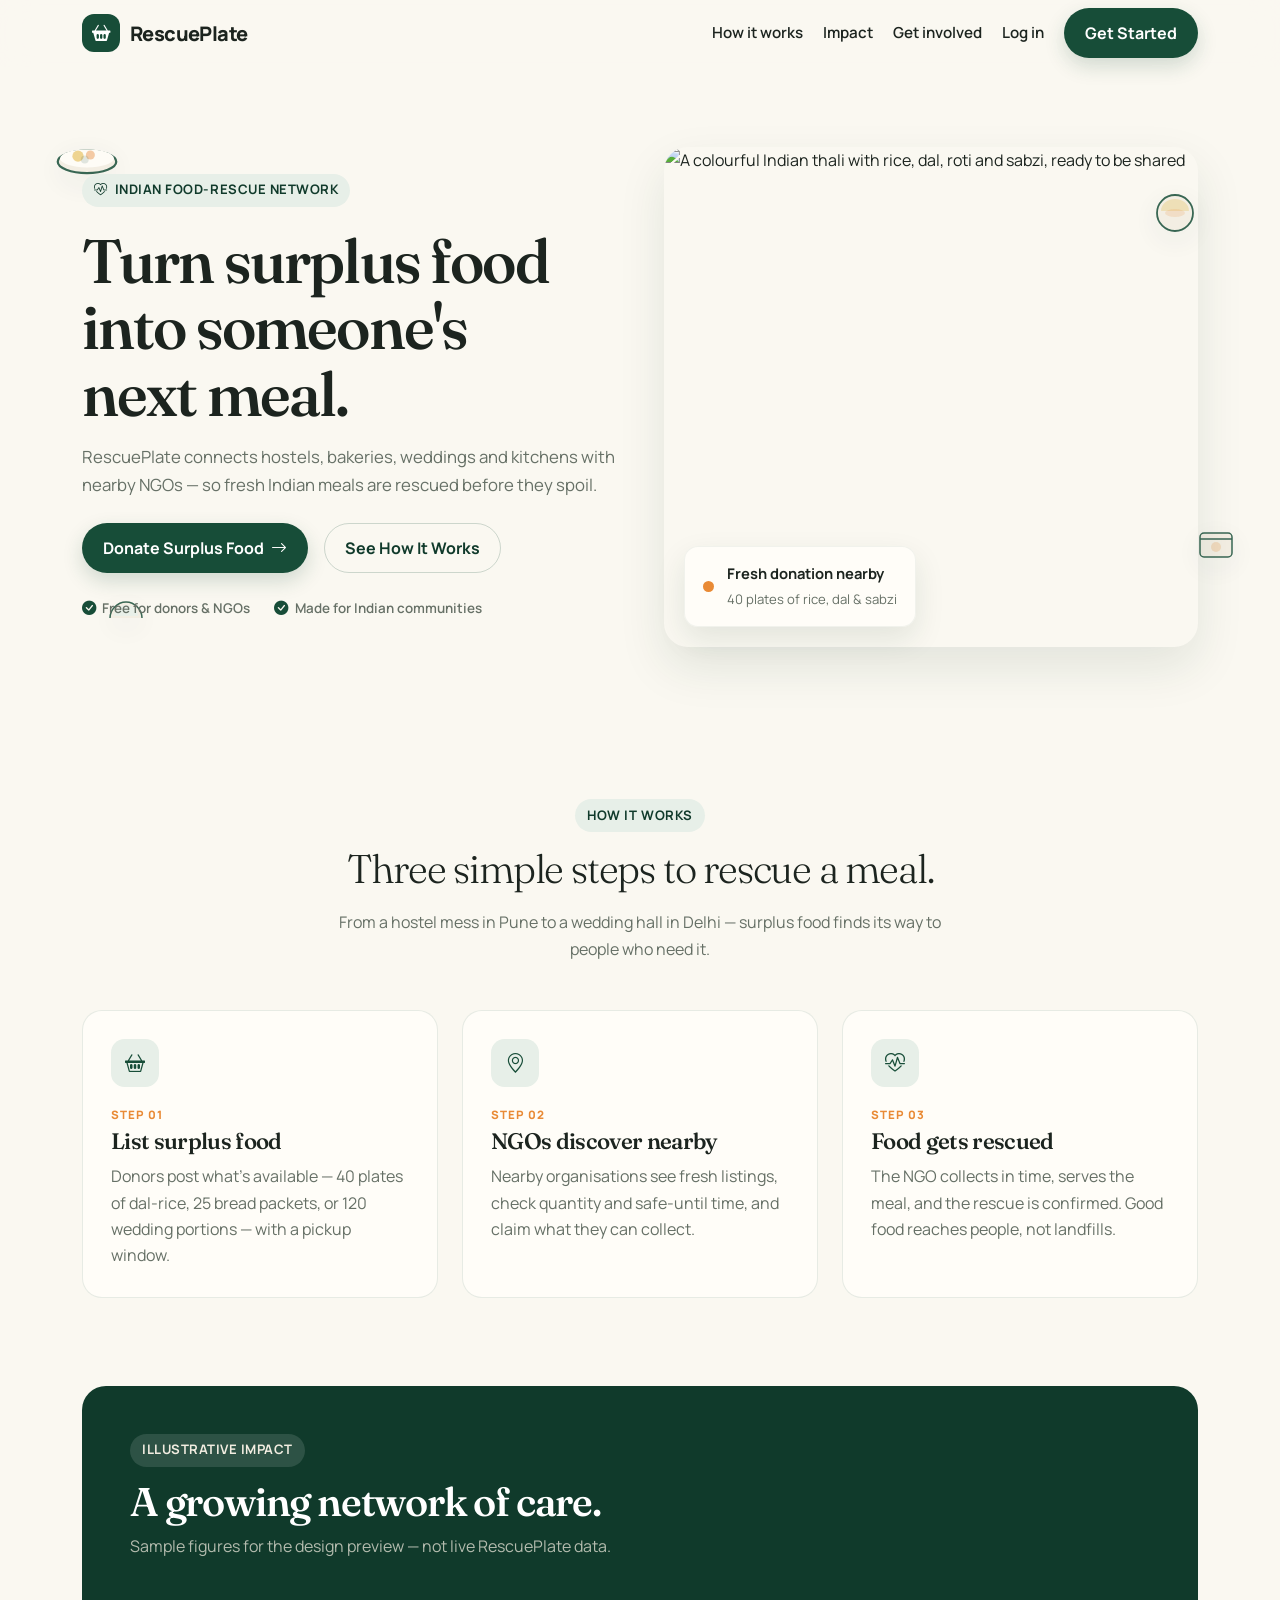
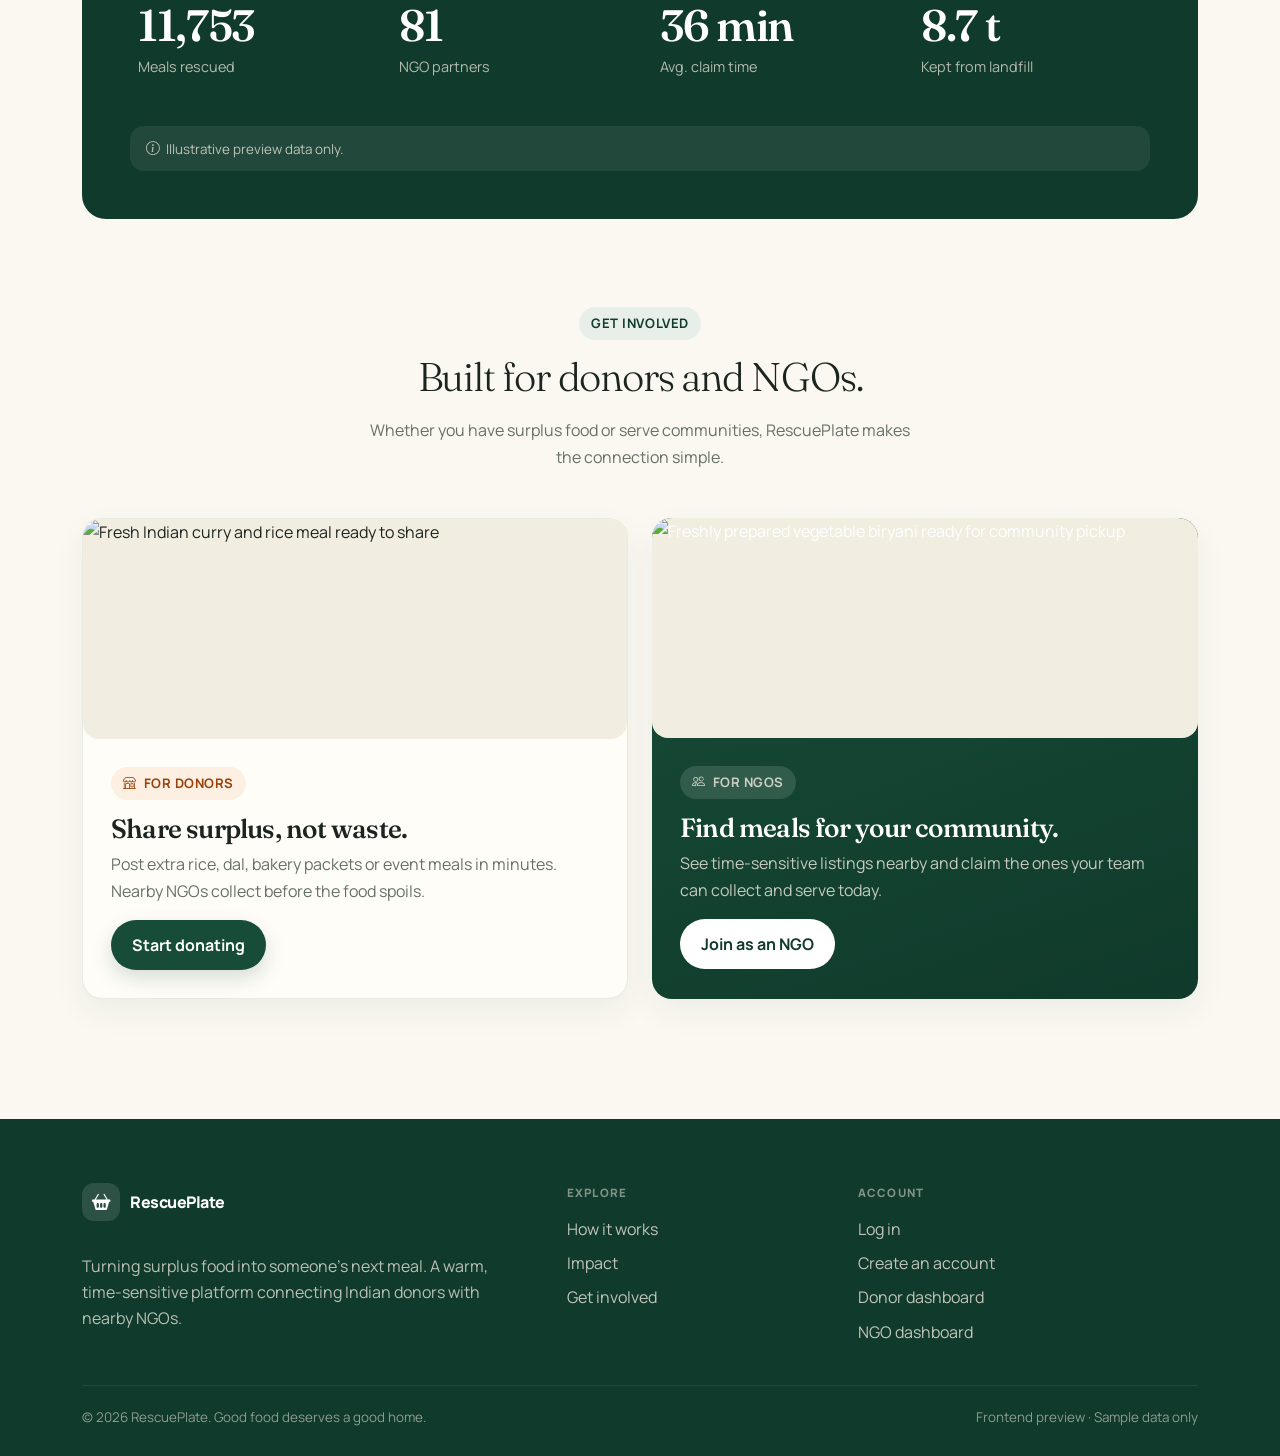
==== commit a2d1195a: "some animations" ====
--- a/frontend/index.html
+++ b/frontend/index.html
@@ -12,7 +12,7 @@
   <link href="https://cdn.jsdelivr.net/npm/bootstrap-icons@1.11.3/font/bootstrap-icons.min.css" rel="stylesheet">
   <link href="css/style.css" rel="stylesheet">
 </head>
-<body>
+  <body class="mr-entrance">
   <header>
     <nav class="navbar navbar-expand-lg mr-nav" aria-label="Main">
       <div class="container">
@@ -24,7 +24,7 @@
           <span class="navbar-toggler-icon"></span>
         </button>
         <div class="collapse navbar-collapse" id="mainNav">
-          <ul class="navbar-nav ms-auto align-items-lg-center gap-lg-2">
+          <ul class="navbar-nav ms-auto align-items-lg-center gap-lg-1">
             <li class="nav-item"><a class="nav-link" href="#how-it-works">How it works</a></li>
             <li class="nav-item"><a class="nav-link" href="#impact">Impact</a></li>
             <li class="nav-item"><a class="nav-link" href="#get-involved">Get involved</a></li>
@@ -40,25 +40,43 @@
 
   <main>
     <section class="mr-hero">
-      <div class="container">
+      <!-- Floating food atmosphere -->
+      <div class="mr-food-float f1" style="width:72px;top:8%;left:4%;" aria-hidden="true">
+        <svg viewBox="0 0 64 64" fill="none"><ellipse cx="32" cy="38" rx="26" ry="10" fill="#F2EDE1" stroke="#174D38" stroke-width="2"/><ellipse cx="32" cy="35" rx="24" ry="8" fill="#fffdf8"/><circle cx="24" cy="33" r="5" fill="#E5B94D" opacity=".7"/><circle cx="35" cy="32" r="4" fill="#E98A35" opacity=".5"/><circle cx="30" cy="36" r="3.5" fill="#174D38" opacity=".15"/></svg>
+      </div>
+      <div class="mr-food-float f2" style="width:56px;top:18%;right:6%;" aria-hidden="true">
+        <svg viewBox="0 0 56 56" fill="none"><circle cx="28" cy="30" r="18" fill="#F2EDE1" stroke="#174D38" stroke-width="1.8"/><path d="M14 28c0-7 6-12 14-12s14 5 14 12" fill="#E5B94D" opacity=".35"/><ellipse cx="28" cy="30" rx="10" ry="4" fill="#E98A35" opacity=".2"/></svg>
+      </div>
+      <div class="mr-food-float f3" style="width:48px;bottom:12%;left:8%;" aria-hidden="true">
+        <svg viewBox="0 0 48 48" fill="none"><path d="M8 32c0-8 7-16 16-16s16 8 16 16" fill="#F2EDE1" stroke="#174D38" stroke-width="1.5"/><path d="M12 30c0-6 5-11 12-11s12 5 12 11" fill="#E7EFE8"/></svg>
+      </div>
+      <div class="mr-food-float f4" style="width:52px;bottom:22%;right:3%;" aria-hidden="true">
+        <svg viewBox="0 0 52 52" fill="none"><rect x="10" y="16" width="32" height="24" rx="4" fill="#F2EDE1" stroke="#174D38" stroke-width="1.5"/><path d="M10 22h32" stroke="#174D38" stroke-width="1.5"/><circle cx="26" cy="30" r="5" fill="#E98A35" opacity=".25"/></svg>
+      </div>
+
+      <div class="container position-relative" style="z-index:2;">
         <div class="row align-items-center g-4 g-lg-5">
-          <div class="col-lg-6">
-            <p class="mr-kicker"><i class="bi bi-clock-history" aria-hidden="true"></i> Before it spoils</p>
-            <h1>Rescue surplus food while it is still a meal.</h1>
-            <p class="mr-hero-lead">RescuePlate links Indian kitchens, hostels, bakeries and event teams with nearby NGOs so edible surplus is collected and served in time.</p>
-            <div class="d-flex flex-wrap gap-3 mr-hero-actions">
+          <div class="col-lg-6 mr-reveal">
+            <p class="mr-kicker"><i class="bi bi-heart-pulse" aria-hidden="true"></i> Indian food-rescue network</p>
+            <h1 class="mt-2">Turn surplus food into someone's next meal.</h1>
+            <p class="mr-hero-lead mt-3">RescuePlate connects hostels, bakeries, weddings and kitchens with nearby NGOs — so fresh Indian meals are rescued before they spoil.</p>
+            <div class="d-flex flex-wrap gap-3 mr-hero-actions mt-4">
               <a class="btn mr-btn mr-btn-primary" href="register.html">Donate Surplus Food <i class="bi bi-arrow-right" aria-hidden="true"></i></a>
-              <a class="btn mr-btn mr-btn-ghost" href="#how-it-works">Learn More</a>
-            </div>
-          </div>
-          <div class="col-lg-6">
+              <a class="btn mr-btn mr-btn-ghost" href="#how-it-works">See How It Works</a>
+            </div>
+            <div class="mr-hero-trust mt-4">
+              <span><i class="bi bi-check-circle-fill" aria-hidden="true"></i> Free for donors & NGOs</span>
+              <span><i class="bi bi-check-circle-fill" aria-hidden="true"></i> Made for Indian communities</span>
+            </div>
+          </div>
+          <div class="col-lg-6 mr-reveal" style="--mr-stagger-delay: 120ms">
             <div class="mr-hero-frame">
-              <img src="https://images.unsplash.com/photo-1585937421612-70a008356fbe?auto=format&fit=crop&w=1400&q=80" alt="A colourful Indian thali with rice, dal, roti and vegetable dishes" width="1400" height="900">
+              <img src="https://images.unsplash.com/photo-1585937421612-70a008356fbe?auto=format&fit=crop&w=1400&q=80" alt="A colourful Indian thali with rice, dal, roti and sabzi, ready to be shared" width="1400" height="900" loading="eager">
               <div class="mr-float-card">
                 <span class="mr-pulse" aria-hidden="true"></span>
                 <div>
-                  <strong>Urgent donation nearby</strong>
-                  <span>Prepared trays, ready for pickup</span>
+                  <strong>Fresh donation nearby</strong>
+                  <span>40 plates of rice, dal & sabzi</span>
                 </div>
               </div>
             </div>
@@ -69,36 +87,34 @@
 
     <section class="mr-section" id="how-it-works">
       <div class="container">
-        <div class="row mb-4 mb-lg-5">
-          <div class="col-lg-7">
-            <p class="mr-kicker">How RescuePlate works</p>
-            <h2 class="display-6 mb-3">Three steps from surplus to a served meal.</h2>
-            <p class="mr-muted mb-0">Donors list what they have. NGOs claim what they can collect. The handoff happens before the food expires.</p>
-          </div>
+        <div class="text-center mb-4 mb-lg-5 mr-reveal">
+          <p class="mr-kicker">How it works</p>
+          <h2 class="display-6 mb-3">Three simple steps to rescue a meal.</h2>
+          <p class="mr-muted mx-auto mb-0" style="max-width:38rem;">From a hostel mess in Pune to a wedding hall in Delhi — surplus food finds its way to people who need it.</p>
         </div>
         <div class="row g-4">
           <div class="col-md-4">
-            <article class="mr-step">
+            <article class="mr-step mr-reveal">
               <div class="mr-step-icon" aria-hidden="true"><i class="bi bi-basket2"></i></div>
               <p class="mr-step-num mb-0">Step 01</p>
-              <h3>Donate Food</h3>
-              <p class="mr-muted mb-0">Hostel messes, hotels, bakeries, wedding caterers and campus events share surplus with quantities, pickup locations and safe-to-collect times.</p>
+              <h3>List surplus food</h3>
+              <p class="mr-muted mb-0">Donors post what’s available — 40 plates of dal-rice, 25 bread packets, or 120 wedding portions — with a pickup window.</p>
             </article>
           </div>
           <div class="col-md-4">
-            <article class="mr-step">
+            <article class="mr-step mr-reveal" style="transition-delay:100ms">
               <div class="mr-step-icon" aria-hidden="true"><i class="bi bi-geo-alt"></i></div>
               <p class="mr-step-num mb-0">Step 02</p>
-              <h3>Find NGO</h3>
-              <p class="mr-muted mb-0">Nearby organisations see open listings that match their capacity and can respond while the food is still safe to eat.</p>
+              <h3>NGOs discover nearby</h3>
+              <p class="mr-muted mb-0">Nearby organisations see fresh listings, check quantity and safe-until time, and claim what they can collect.</p>
             </article>
           </div>
           <div class="col-md-4">
-            <article class="mr-step">
+            <article class="mr-step mr-reveal" style="transition-delay:200ms">
               <div class="mr-step-icon" aria-hidden="true"><i class="bi bi-heart-pulse"></i></div>
               <p class="mr-step-num mb-0">Step 03</p>
-              <h3>Rescue Food</h3>
-              <p class="mr-muted mb-0">An NGO claims the listing, collects it in the pickup window, and confirms the rescue so nothing edible is left waiting.</p>
+              <h3>Food gets rescued</h3>
+              <p class="mr-muted mb-0">The NGO collects in time, serves the meal, and the rescue is confirmed. Good food reaches people, not landfills.</p>
             </article>
           </div>
         </div>
@@ -107,64 +123,77 @@
 
     <section class="mr-section pt-0" id="impact">
       <div class="container">
-        <div class="mr-impact">
+        <div class="mr-impact mr-reveal">
           <div class="row align-items-end mb-2">
             <div class="col-lg-7">
-              <p class="mr-kicker">Illustrative impact</p>
-              <h2 class="mb-2">What a busy rescue network can look like.</h2>
-              <p class="mr-impact-copy mb-0">These figures are sample data for the design preview. They are not live RescuePlate results.</p>
+              <p class="mr-kicker" style="background:rgba(255,255,255,.12);color:#F2EDE1;">Illustrative impact</p>
+              <h2 class="mb-2">A growing network of care.</h2>
+              <p class="mr-impact-copy mb-0">Sample figures for the design preview — not live RescuePlate data.</p>
             </div>
           </div>
           <div class="row text-center text-lg-start mt-4">
             <div class="col-6 col-lg-3">
               <div class="mr-stat">
-                <strong>12,400</strong>
-                <span>Meals rescued (sample)</span>
-              </div>
-            </div>
-            <div class="col-6 col-lg-3">
-              <div class="mr-stat">
-                <strong>86</strong>
-                <span>NGO partners (sample)</span>
-              </div>
-            </div>
-            <div class="col-6 col-lg-3">
-              <div class="mr-stat">
-                <strong>38 min</strong>
-                <span>Average claim time (sample)</span>
-              </div>
-            </div>
-            <div class="col-6 col-lg-3">
-              <div class="mr-stat">
-                <strong>9.2 t</strong>
-                <span>Kept from landfill (sample)</span>
-              </div>
-            </div>
-          </div>
-          <p class="mr-sample-note mb-0"><i class="bi bi-info-circle me-1" aria-hidden="true"></i> Illustrative only. Real totals will come from the Spring Boot API once donations are recorded.</p>
+                <strong class="mr-counter" data-count="12400">0</strong>
+                <span>Meals rescued</span>
+              </div>
+            </div>
+            <div class="col-6 col-lg-3">
+              <div class="mr-stat">
+                <strong class="mr-counter" data-count="86">0</strong>
+                <span>NGO partners</span>
+              </div>
+            </div>
+            <div class="col-6 col-lg-3">
+              <div class="mr-stat">
+                <strong class="mr-counter" data-count="38" data-suffix=" min">0</strong>
+                <span>Avg. claim time</span>
+              </div>
+            </div>
+            <div class="col-6 col-lg-3">
+              <div class="mr-stat">
+                <strong class="mr-counter" data-count="9.2" data-suffix=" t" data-decimal="1">0</strong>
+                <span>Kept from landfill</span>
+              </div>
+            </div>
+          </div>
+          <p class="mr-sample-note mb-0"><i class="bi bi-info-circle me-1" aria-hidden="true"></i> Illustrative preview data only.</p>
         </div>
       </div>
     </section>
 
     <section class="mr-section pt-0" id="get-involved">
       <div class="container">
+        <div class="text-center mb-4 mb-lg-5 mr-reveal">
+          <p class="mr-kicker">Get involved</p>
+          <h2 class="display-6 mb-3">Built for donors and NGOs.</h2>
+          <p class="mr-muted mx-auto mb-0" style="max-width:34rem;">Whether you have surplus food or serve communities, RescuePlate makes the connection simple.</p>
+        </div>
         <div class="row g-4">
           <div class="col-lg-6">
-            <article class="mr-cta">
-              <img class="mr-cta-photo" src="https://images.unsplash.com/photo-1603894584373-5ac82b2ae398?auto=format&fit=crop&w=1200&q=80" alt="Indian rice and curry meal ready to share" width="1200" height="800">
-              <p class="mr-kicker mr-kicker-urgent"><i class="bi bi-shop" aria-hidden="true"></i> For donors</p>
-              <h3>Have extra food to share today?</h3>
-              <p class="mr-muted">List rice and dal, fresh bakery packets or event meals with a pickup window. A nearby NGO can collect them in time.</p>
-              <a class="btn mr-btn mr-btn-primary" href="register.html">Start donating</a>
+            <article class="mr-cta mr-reveal">
+              <div class="mr-cta-photo-wrap mr-image-wrap">
+                <img class="mr-cta-photo" src="https://images.unsplash.com/photo-1603894584373-5ac82b2ae398?auto=format&fit=crop&w=1200&q=80" alt="Fresh Indian curry and rice meal ready to share" width="1200" height="800" loading="lazy">
+              </div>
+              <div class="mr-cta-body">
+                <p class="mr-kicker mr-kicker-urgent"><i class="bi bi-shop" aria-hidden="true"></i> For donors</p>
+                <h3>Share surplus, not waste.</h3>
+                <p class="mr-muted">Post extra rice, dal, bakery packets or event meals in minutes. Nearby NGOs collect before the food spoils.</p>
+                <a class="btn mr-btn mr-btn-primary" href="register.html">Start donating</a>
+              </div>
             </article>
           </div>
           <div class="col-lg-6">
-            <article class="mr-cta mr-cta-ngo">
-              <img class="mr-cta-photo" src="https://images.unsplash.com/photo-1589302168068-964664d93dc0?auto=format&fit=crop&w=1200&q=80" alt="A freshly prepared Indian biryani meal" width="1200" height="800">
-              <p class="mr-kicker mr-kicker-on-dark"><i class="bi bi-people" aria-hidden="true"></i> For NGOs</p>
-              <h3>Looking for meals for the people you serve?</h3>
-              <p>See time-sensitive listings near you and claim the ones your team can collect today.</p>
-              <a class="btn mr-btn mr-btn-light" href="register.html">Join as an NGO</a>
+            <article class="mr-cta mr-cta-ngo mr-reveal" style="transition-delay:100ms">
+              <div class="mr-cta-photo-wrap mr-image-wrap">
+                <img class="mr-cta-photo" src="https://images.unsplash.com/photo-1589302168068-964664d93dc0?auto=format&fit=crop&w=1200&q=80" alt="Freshly prepared vegetable biryani ready for community pickup" width="1200" height="800" loading="lazy">
+              </div>
+              <div class="mr-cta-body">
+                <p class="mr-kicker mr-kicker-on-dark"><i class="bi bi-people" aria-hidden="true"></i> For NGOs</p>
+                <h3>Find meals for your community.</h3>
+                <p>See time-sensitive listings nearby and claim the ones your team can collect and serve today.</p>
+                <a class="btn mr-btn mr-btn-light" href="register.html">Join as an NGO</a>
+              </div>
             </article>
           </div>
         </div>
@@ -174,13 +203,13 @@
 
   <footer class="mr-footer">
     <div class="container">
-      <div class="row g-4">
+      <div class="row g-4 g-lg-5">
         <div class="col-lg-5">
           <a class="mr-brand mb-3" href="index.html">
             <span class="mr-logo" aria-hidden="true"><i class="bi bi-basket2-fill"></i></span>
             RescuePlate
           </a>
-          <p class="mt-3 mb-0">A time-sensitive surplus food rescue platform. Donors post what they have. NGOs collect it before it spoils.</p>
+          <p class="mt-3 mb-0" style="max-width:28rem;">Turning surplus food into someone's next meal. A warm, time-sensitive platform connecting Indian donors with nearby NGOs.</p>
         </div>
         <div class="col-6 col-lg-3">
           <p class="mr-footer-title">Explore</p>
@@ -201,13 +230,14 @@
         </div>
       </div>
       <div class="mr-footer-bottom d-flex flex-column flex-md-row justify-content-between gap-2">
-        <span>&copy; <span id="year">2026</span> RescuePlate. Surplus food, rescued in time.</span>
-        <span>Frontend preview. Backend APIs are separate.</span>
+        <span>&copy; <span id="year">2026</span> RescuePlate. Good food deserves a good home.</span>
+        <span>Frontend preview · Sample data only</span>
       </div>
     </div>
   </footer>
 
   <script src="https://cdn.jsdelivr.net/npm/bootstrap@5.3.3/dist/js/bootstrap.bundle.min.js"></script>
+  <script src="js/app.js"></script>
   <script>
     const yearEl = document.getElementById("year");
     if (yearEl) {
--- a/frontend/css/style.css
+++ b/frontend/css/style.css
@@ -1,32 +1,34 @@
-/* RescuePlate design system
-   Forest green, warm cream, orange for urgency.
-   Bootstrap 5 handles grid, nav, and utilities.
-   These variables keep colours, type, and spacing consistent. */
+/* RescuePlate design system — premium Indian food-tech identity
+   Palette: deep forest green, warm ivory, saffron, muted turmeric, soft sage.
+   Bootstrap 5 handles grid/nav/utilities; these tokens keep the UI consistent. */
 
 :root {
-  --mr-green: #1f6b4a;
-  --mr-green-deep: #143d2e;
-  --mr-green-soft: #e7f3ec;
-  --mr-cream: #f4efe6;
-  --mr-cream-deep: #ebe3d4;
-  --mr-paper: #fffdf9;
-  --mr-ink: #1e1a16;
-  --mr-muted: #6b6258;
-  --mr-orange: #e86a1a;
-  --mr-orange-soft: #fff1e6;
-  --mr-turmeric: #d8bf63;
-  --mr-line: rgba(20, 61, 46, 0.12);
-  --mr-shadow: 0 18px 40px rgba(28, 40, 32, 0.08);
+  --mr-green: #174d38;
+  --mr-green-deep: #103a2b;
+  --mr-green-soft: #e7efe8;
+  --mr-cream: #faf8f1;
+  --mr-cream-deep: #f2ede1;
+  --mr-paper: #fffdf8;
+  --mr-ink: #1c241f;
+  --mr-muted: #667066;
+  --mr-orange: #e98a35;
+  --mr-orange-soft: #fdf0e2;
+  --mr-turmeric: #e5b94d;
+  --mr-sage: #e7efe8;
+  --mr-line: rgba(23, 77, 56, 0.1);
+  --mr-shadow: 0 12px 32px rgba(16, 58, 43, 0.06);
+  --mr-shadow-lg: 0 20px 48px rgba(16, 58, 43, 0.1);
   --mr-radius: 1.25rem;
-  --mr-radius-sm: 0.85rem;
+  --mr-radius-sm: 0.875rem;
   --mr-space: 1rem;
   --mr-font: "Manrope", "Segoe UI", sans-serif;
   --mr-display: "Fraunces", Georgia, serif;
-  --bs-primary: #1f6b4a;
-  --bs-body-color: #1e1a16;
-  --bs-body-bg: #f4efe6;
+  --mr-ease: cubic-bezier(0.22, 1, 0.36, 1);
+  --bs-primary: #174d38;
+  --bs-body-color: #1c241f;
+  --bs-body-bg: #faf8f1;
   --bs-body-font-family: var(--mr-font);
-  --bs-border-radius: 0.85rem;
+  --bs-border-radius: 0.875rem;
 }
 
 *,
@@ -42,12 +44,10 @@
 body {
   margin: 0;
   color: var(--mr-ink);
-  background:
-    radial-gradient(900px 420px at 8% -10%, rgba(31, 107, 74, 0.12), transparent 60%),
-    radial-gradient(700px 380px at 100% 0%, rgba(232, 106, 26, 0.1), transparent 55%),
-    var(--mr-cream);
+  background: var(--mr-cream);
   font-family: var(--mr-font);
-  line-height: 1.6;
+  line-height: 1.65;
+  -webkit-font-smoothing: antialiased;
 }
 
 img {
@@ -107,15 +107,16 @@
   position: sticky;
   top: 0;
   z-index: 1030;
-  background: rgba(244, 239, 230, 0.86);
+  background: rgba(250, 248, 241, 0.88);
   border-bottom: 1px solid transparent;
-  backdrop-filter: blur(14px);
-  transition: border-color 0.2s ease, box-shadow 0.2s ease;
+  backdrop-filter: blur(16px);
+  transition: border-color 0.25s ease, box-shadow 0.25s ease, background-color 0.25s ease;
 }
 
 .mr-nav.is-scrolled {
   border-bottom-color: var(--mr-line);
-  box-shadow: 0 8px 24px rgba(28, 40, 32, 0.06);
+  box-shadow: 0 4px 24px rgba(16, 58, 43, 0.04);
+  background: rgba(250, 248, 241, 0.96);
 }
 
 .mr-brand {
@@ -171,19 +172,21 @@
 .mr-btn-primary {
   background: var(--mr-green);
   color: #fff;
-  box-shadow: 0 10px 22px rgba(31, 107, 74, 0.22);
+  box-shadow: 0 8px 20px rgba(23, 77, 56, 0.18);
 }
 
 .mr-btn-primary:hover,
 .mr-btn-primary:focus {
   background: var(--mr-green-deep);
   color: #fff;
+  transform: translateY(-1px);
+  box-shadow: 0 12px 28px rgba(23, 77, 56, 0.24);
 }
 
 .mr-btn-ghost {
   background: transparent;
   color: var(--mr-green-deep);
-  border-color: rgba(20, 61, 46, 0.22);
+  border-color: rgba(23, 77, 56, 0.2);
 }
 
 .mr-btn-ghost:hover,
@@ -213,17 +216,21 @@
 /* Hero */
 
 .mr-hero {
-  padding: 4.5rem 0 3rem;
+  padding: 5rem 0 4rem;
+  position: relative;
+  overflow: clip;
 }
 
 .mr-hero h1 {
-  font-size: clamp(2.6rem, 5vw, 4.4rem);
+  font-size: clamp(2.4rem, 4.8vw, 3.85rem);
   margin-bottom: 1rem;
+  max-width: 12ch;
+  line-height: 1.08;
 }
 
 .mr-hero-lead {
-  max-width: 36rem;
-  font-size: 1.12rem;
+  max-width: 34rem;
+  font-size: 1.05rem;
   color: var(--mr-muted);
 }
 
@@ -231,12 +238,12 @@
   position: relative;
 }
 
-.mr-hero-frame img {
+.mr-hero-frame > img {
   width: 100%;
-  height: 520px;
+  height: 500px;
   object-fit: cover;
-  border-radius: 1.75rem;
-  box-shadow: var(--mr-shadow);
+  border-radius: 1.5rem;
+  box-shadow: var(--mr-shadow-lg);
 }
 
 .mr-float-card {
@@ -247,10 +254,12 @@
   gap: 0.85rem;
   align-items: center;
   max-width: 16.5rem;
-  padding: 0.9rem 1rem;
+  padding: 0.9rem 1.1rem;
   border-radius: var(--mr-radius-sm);
-  background: var(--mr-paper);
-  box-shadow: var(--mr-shadow);
+  background: rgba(255, 253, 248, 0.96);
+  box-shadow: 0 12px 30px rgba(16, 58, 43, 0.1);
+  backdrop-filter: blur(8px);
+  border: 1px solid rgba(23, 77, 56, 0.06);
 }
 
 .mr-pulse {
@@ -272,6 +281,26 @@
   font-size: 0.82rem;
 }
 
+.mr-hero-trust {
+  display: flex;
+  flex-wrap: wrap;
+  gap: 0.6rem 1.5rem;
+  font-size: 0.84rem;
+  color: var(--mr-muted);
+  font-weight: 600;
+}
+
+.mr-hero-trust span {
+  display: inline-flex;
+  align-items: center;
+  gap: 0.4rem;
+}
+
+.mr-hero-trust i {
+  color: var(--mr-green);
+  font-size: 0.9rem;
+}
+
 @keyframes mr-pulse {
   70% {
     box-shadow: 0 0 0 10px rgba(232, 106, 26, 0);
@@ -285,11 +314,18 @@
 
 .mr-step {
   height: 100%;
-  padding: 1.6rem;
+  padding: 1.75rem;
   background: var(--mr-paper);
   border: 1px solid var(--mr-line);
   border-radius: var(--mr-radius);
+  box-shadow: none;
+  transition: transform 0.25s var(--mr-ease), box-shadow 0.25s var(--mr-ease), border-color 0.25s ease;
+}
+
+.mr-step:hover {
+  transform: translateY(-3px);
   box-shadow: var(--mr-shadow);
+  border-color: rgba(23, 77, 56, 0.14);
 }
 
 .mr-step-icon {
@@ -297,24 +333,24 @@
   place-items: center;
   width: 3rem;
   height: 3rem;
-  margin-bottom: 1rem;
-  border-radius: 0.95rem;
+  margin-bottom: 1.1rem;
+  border-radius: 0.85rem;
   background: var(--mr-green-soft);
-  color: var(--mr-green-deep);
-  font-size: 1.3rem;
+  color: var(--mr-green);
+  font-size: 1.25rem;
 }
 
 .mr-step-num {
-  color: #9a3f08;
-  font-size: 0.78rem;
+  color: var(--mr-orange);
+  font-size: 0.72rem;
   font-weight: 800;
-  letter-spacing: 0.08em;
+  letter-spacing: 0.1em;
   text-transform: uppercase;
 }
 
 .mr-step h3 {
-  margin: 0.35rem 0 0.5rem;
-  font-size: 1.55rem;
+  margin: 0.35rem 0 0.55rem;
+  font-size: 1.4rem;
 }
 
 /* Impact */
@@ -322,104 +358,125 @@
 .mr-impact {
   background: var(--mr-green-deep);
   color: #f7f3ec;
-  border-radius: 2rem;
-  padding: 3rem 1.5rem;
+  border-radius: 1.5rem;
+  padding: 3rem clamp(1.25rem, 4vw, 3rem);
 }
 
 .mr-impact h2 {
   color: #fff;
+  font-size: clamp(1.8rem, 3.5vw, 2.5rem);
 }
 
 .mr-stat {
-  padding: 1.15rem 0.5rem;
+  padding: 1.25rem 0.5rem;
 }
 
 .mr-stat strong {
   display: block;
   font-family: var(--mr-display);
-  font-size: clamp(2rem, 4vw, 2.8rem);
+  font-size: clamp(2rem, 4vw, 2.75rem);
   font-weight: 560;
   letter-spacing: -0.03em;
   line-height: 1;
+  color: #fff;
 }
 
 .mr-stat span {
   display: block;
-  margin-top: 0.4rem;
-  color: rgba(247, 243, 236, 0.78);
+  margin-top: 0.45rem;
+  color: rgba(242, 237, 225, 0.72);
+  font-size: 0.9rem;
 }
 
 .mr-sample-note {
-  margin-top: 1.5rem;
-  padding: 0.75rem 1rem;
+  margin-top: 1.75rem;
+  padding: 0.7rem 1rem;
   border-radius: var(--mr-radius-sm);
-  background: rgba(255, 255, 255, 0.08);
-  color: rgba(247, 243, 236, 0.86);
-  font-size: 0.9rem;
+  background: rgba(255, 255, 255, 0.07);
+  color: rgba(242, 237, 225, 0.75);
+  font-size: 0.84rem;
+}
+
+.mr-impact-copy {
+  color: rgba(242, 237, 225, 0.72);
 }
 
 /* Call to action */
 
 .mr-cta {
   height: 100%;
-  padding: 2rem;
   overflow: hidden;
   border-radius: var(--mr-radius);
   background: var(--mr-paper);
   border: 1px solid var(--mr-line);
   box-shadow: var(--mr-shadow);
+  transition: transform 0.25s var(--mr-ease), box-shadow 0.25s var(--mr-ease);
+}
+
+.mr-cta:hover {
+  transform: translateY(-3px);
+  box-shadow: var(--mr-shadow-lg);
+}
+
+.mr-cta-photo-wrap {
+  border-radius: 0;
+  height: 220px;
+}
+
+.mr-cta-photo {
+  width: 100%;
+  height: 100%;
+  object-fit: cover;
+  transition: transform 0.6s var(--mr-ease);
+}
+
+.mr-cta-body {
+  padding: 1.75rem;
 }
 
 .mr-cta-ngo {
-  background: linear-gradient(160deg, #1f6b4a 0%, #143d2e 100%);
+  background: linear-gradient(160deg, #174d38 0%, #103a2b 100%);
   color: #fff;
   border: 0;
 }
 
 .mr-cta-ngo p,
 .mr-cta-ngo .mr-muted {
-  color: rgba(255, 255, 255, 0.82);
+  color: rgba(242, 237, 225, 0.8);
 }
 
 .mr-cta h3 {
-  font-size: 2rem;
-  margin-bottom: 0.6rem;
-}
-
-.mr-impact-copy {
-  color: rgba(247, 243, 236, 0.78);
+  font-size: 1.65rem;
+  margin-bottom: 0.5rem;
 }
 
 .mr-kicker-on-dark {
-  background: rgba(255, 255, 255, 0.14);
-  color: #fff;
-}
-
-.mr-cta-photo {
-  width: calc(100% + 4rem);
-  max-width: none;
-  height: 180px;
-  margin: -2rem -2rem 1.25rem;
-  object-fit: cover;
+  background: rgba(255, 255, 255, 0.12);
+  color: #F2EDE1;
 }
 
 /* Footer */
 
 .mr-footer {
-  margin-top: 1rem;
-  padding: 3.5rem 0 1.5rem;
-  background: #10281e;
-  color: rgba(247, 243, 236, 0.78);
-}
-
-.mr-footer h2,
+  margin-top: 2rem;
+  padding: 4rem 0 1.75rem;
+  background: var(--mr-green-deep);
+  color: rgba(242, 237, 225, 0.75);
+}
+
 .mr-footer .mr-brand {
   color: #fff;
 }
 
+.mr-footer .mr-logo {
+  background: rgba(255,255,255,0.12);
+  color: #fff;
+}
+
 .mr-footer a {
-  color: rgba(247, 243, 236, 0.82);
+  color: rgba(242, 237, 225, 0.78);
   text-decoration: none;
+  transition: color 0.15s ease;
 }
 
 .mr-footer a:hover {
@@ -427,11 +484,12 @@
 }
 
 .mr-footer-title {
-  color: #fff;
-  font-size: 0.82rem;
+  color: rgba(242, 237, 225, 0.5);
+  font-size: 0.72rem;
   font-weight: 800;
-  letter-spacing: 0.08em;
+  letter-spacing: 0.1em;
   text-transform: uppercase;
+  margin-bottom: 0.85rem;
 }
 
 .mr-footer ul {
@@ -441,14 +499,15 @@
 }
 
 .mr-footer li + li {
-  margin-top: 0.45rem;
+  margin-top: 0.5rem;
 }
 
 .mr-footer-bottom {
-  margin-top: 2rem;
-  padding-top: 1rem;
-  border-top: 1px solid rgba(255, 255, 255, 0.1);
-  font-size: 0.88rem;
+  margin-top: 2.5rem;
+  padding-top: 1.25rem;
+  border-top: 1px solid rgba(255, 255, 255, 0.08);
+  font-size: 0.84rem;
+  color: rgba(242, 237, 225, 0.55);
 }
 
 @media (max-width: 991.98px) {
@@ -476,6 +535,10 @@
 
   .mr-hero-actions .mr-btn {
     width: 100%;
+  }
+
+  .mr-hero h1 {
+    max-width: 100%;
   }
 
   .mr-float-card {
@@ -499,4 +562,211 @@
   .mr-pulse {
     animation: none;
   }
-}
+
+  .mr-entrance,
+  .mr-reveal,
+  .mr-float,
+  .mr-stagger,
+  *,
+  *::before,
+  *::after {
+    animation-duration: 0.01ms !important;
+    animation-iteration-count: 1 !important;
+    transition-duration: 0.01ms !important;
+  }
+
+  .mr-reveal,
+  .mr-entrance {
+    opacity: 1 !important;
+    transform: none !important;
+  }
+}
+
+/* ===== Premium animation system ===== */
+:root {
+  --mr-duration: 0.7s;
+  --mr-ease: cubic-bezier(0.22, 1, 0.36, 1);
+  --mr-ease-out: cubic-bezier(0.16, 1, 0.3, 1);
+}
+
+.mr-entrance {
+  animation: mr-page-entrance var(--mr-duration) var(--mr-ease-out) both;
+}
+
+@keyframes mr-page-entrance {
+  from {
+    opacity: 0;
+    transform: translateY(14px);
+  }
+  to {
+    opacity: 1;
+    transform: none;
+  }
+}
+
+.mr-reveal {
+  opacity: 0;
+  transform: translateY(22px);
+  transition: opacity 0.75s var(--mr-ease), transform 0.75s var(--mr-ease);
+}
+
+.mr-reveal.mr-revealed {
+  opacity: 1;
+  transform: none;
+}
+
+.mr-stagger {
+  opacity: 0;
+  transform: translateY(14px);
+  transition: opacity 0.6s var(--mr-ease), transform 0.6s var(--mr-ease);
+}
+
+.mr-stagger.mr-revealed {
+  opacity: 1;
+  transform: none;
+}
+
+.mr-float {
+  animation: mr-float 6s ease-in-out infinite;
+}
+
+.mr-float-delayed {
+  animation: mr-float 6s ease-in-out infinite;
+  animation-delay: -2s;
+}
+
+@keyframes mr-float {
+  0%,
+  100% {
+    transform: translateY(0);
+  }
+  50% {
+    transform: translateY(-7px);
+  }
+}
+
+@keyframes mr-scale-in {
+  from {
+    opacity: 0;
+    transform: scale(0.94);
+  }
+  to {
+    opacity: 1;
+    transform: none;
+  }
+}
+
+.mr-card-entrance {
+  animation: mr-scale-in 0.55s var(--mr-ease-out) both;
+}
+
+.mr-btn:active {
+  transform: scale(0.96);
+}
+
+.mr-success-bounce {
+  animation: mr-success-bounce 0.55s var(--mr-ease-out) both;
+}
+
+@keyframes mr-success-bounce {
+  0% {
+    transform: scale(1);
+  }
+  50% {
+    transform: scale(1.18);
+  }
+  100% {
+    transform: scale(1);
+  }
+}
+
+.mr-counter {
+  font-variant-numeric: tabular-nums;
+}
+
+/* Refined buttons */
+.mr-btn {
+  transition: transform 0.12s ease, box-shadow 0.18s ease, background-color 0.18s ease, border-color 0.18s ease, color 0.18s ease;
+}
+
+.mr-btn:focus-visible {
+  outline: 3px solid rgba(232, 106, 26, 0.55);
+  outline-offset: 3px;
+}
+
+/* Refinement for food/feature cards */
+.mr-premium-card {
+  border: 1px solid var(--mr-line);
+  border-radius: var(--mr-radius);
+  background: var(--mr-paper);
+  box-shadow: var(--mr-shadow);
+  transition: transform 0.25s var(--mr-ease), box-shadow 0.25s var(--mr-ease), border-color 0.25s ease;
+}
+
+.mr-premium-card:hover {
+  transform: translateY(-4px);
+  box-shadow: var(--mr-shadow-lg);
+  border-color: rgba(23, 77, 56, 0.16);
+}
+
+.mr-image-wrap {
+  position: relative;
+  overflow: hidden;
+  border-radius: 1rem;
+  background: var(--mr-cream-deep);
+}
+
+.mr-image-wrap img {
+  width: 100%;
+  height: 100%;
+  object-fit: cover;
+  display: block;
+  transition: transform 0.6s var(--mr-ease);
+}
+
+.mr-premium-card:hover .mr-image-wrap img,
+.mr-cta:hover .mr-cta-photo {
+  transform: scale(1.03);
+}
+
+/* Floating food atmosphere */
+.mr-food-float {
+  position: absolute;
+  pointer-events: none;
+  z-index: 1;
+  opacity: 0.85;
+  filter: drop-shadow(0 8px 16px rgba(16, 58, 43, 0.08));
+}
+
+.mr-food-float svg {
+  display: block;
+  width: 100%;
+  height: auto;
+}
+
+@keyframes mr-float-drift {
+  0%, 100% { transform: translateY(0) rotate(0deg); }
+  33% { transform: translateY(-10px) rotate(2deg); }
+  66% { transform: translateY(4px) rotate(-1.5deg); }
+}
+
+@keyframes mr-float-drift-alt {
+  0%, 100% { transform: translateY(0) rotate(0deg); }
+  40% { transform: translateY(-8px) rotate(-2deg); }
+  70% { transform: translateY(5px) rotate(1deg); }
+}
+
+.mr-food-float.f1 { animation: mr-float-drift 8s ease-in-out infinite; }
+.mr-food-float.f2 { animation: mr-float-drift-alt 9.5s ease-in-out infinite -1.5s; }
+.mr-food-float.f3 { animation: mr-float-drift 10s ease-in-out infinite -3s; }
+.mr-food-float.f4 { animation: mr-float-drift-alt 8.5s ease-in-out infinite -4s; }
+
+@media (max-width: 991.98px) {
+  .mr-food-float { opacity: 0.55; }
+  .mr-food-float.f3, .mr-food-float.f4 { display: none; }
+}
+
+@media (prefers-reduced-motion: reduce) {
+  .mr-food-float { animation: none !important; opacity: 0.6; }
+  .mr-hero-frame > img, .mr-cta-photo, .mr-image-wrap img { transition: none !important; }
+}
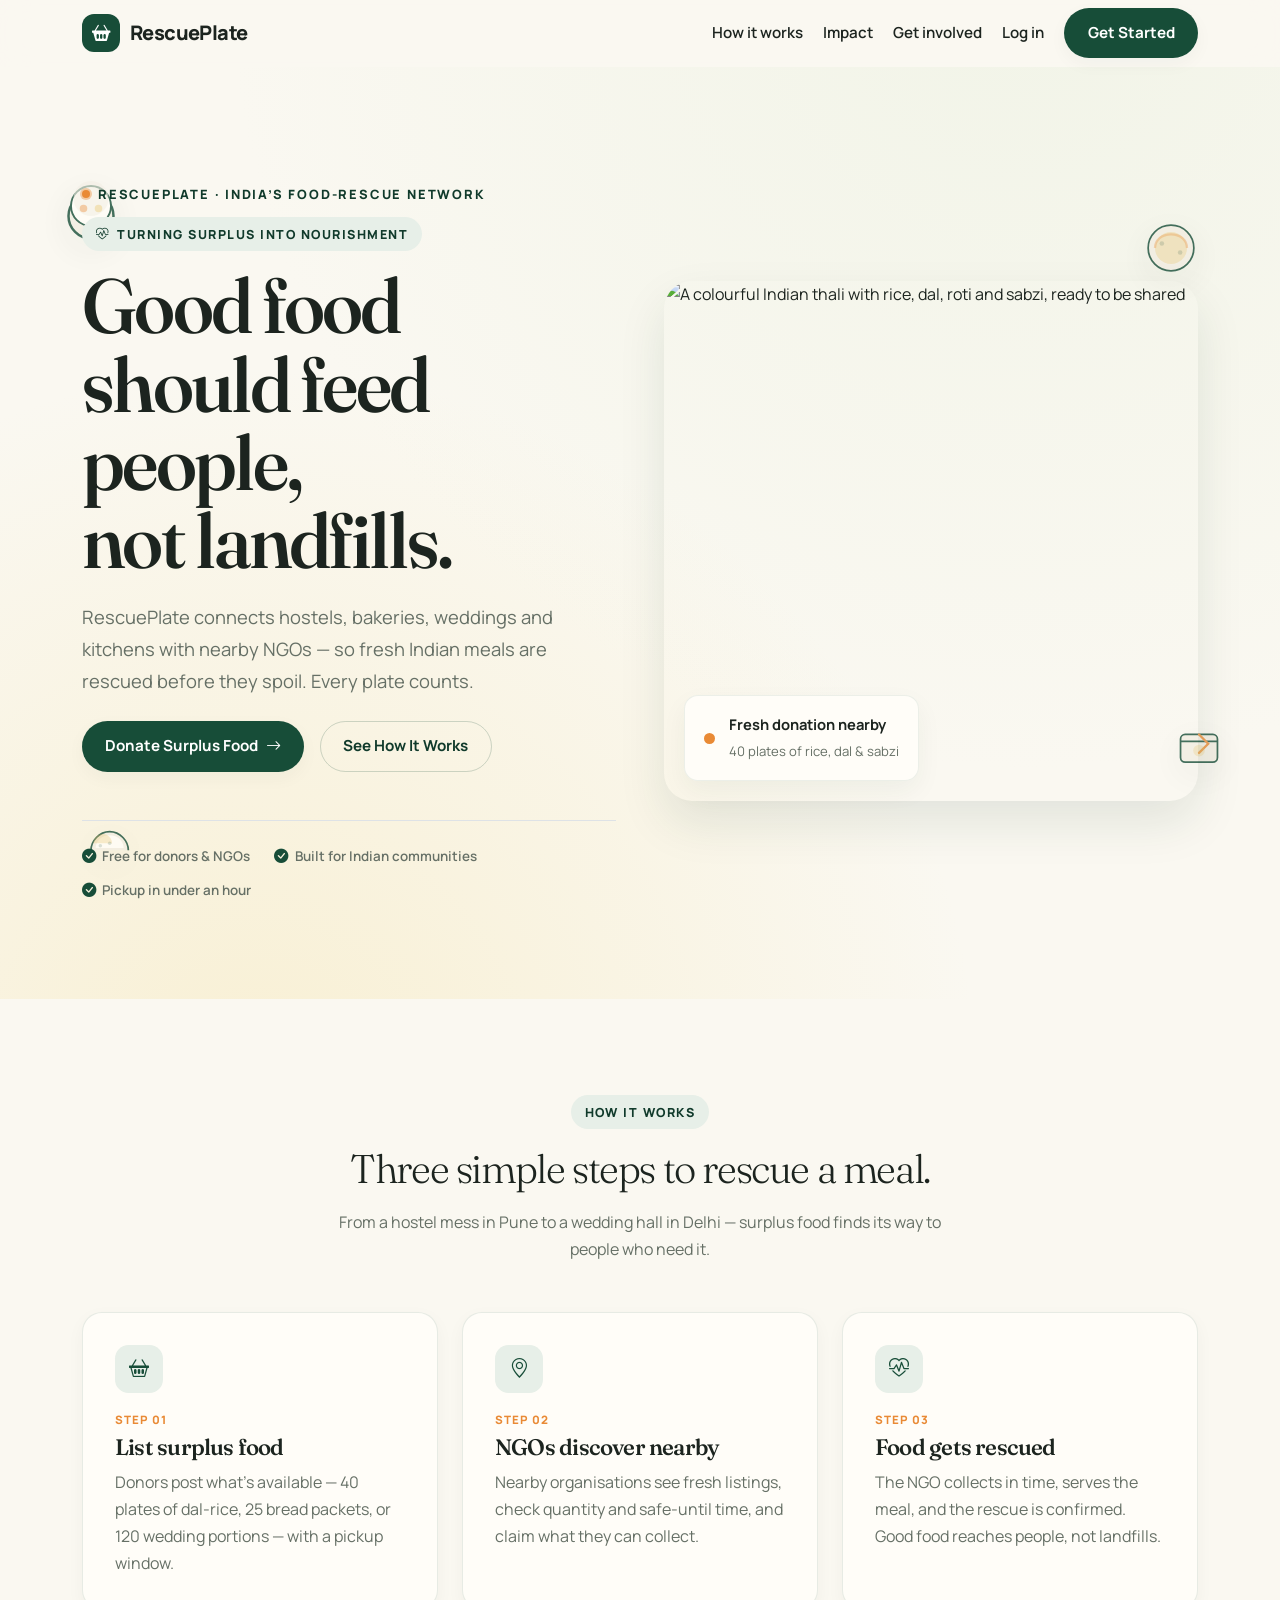
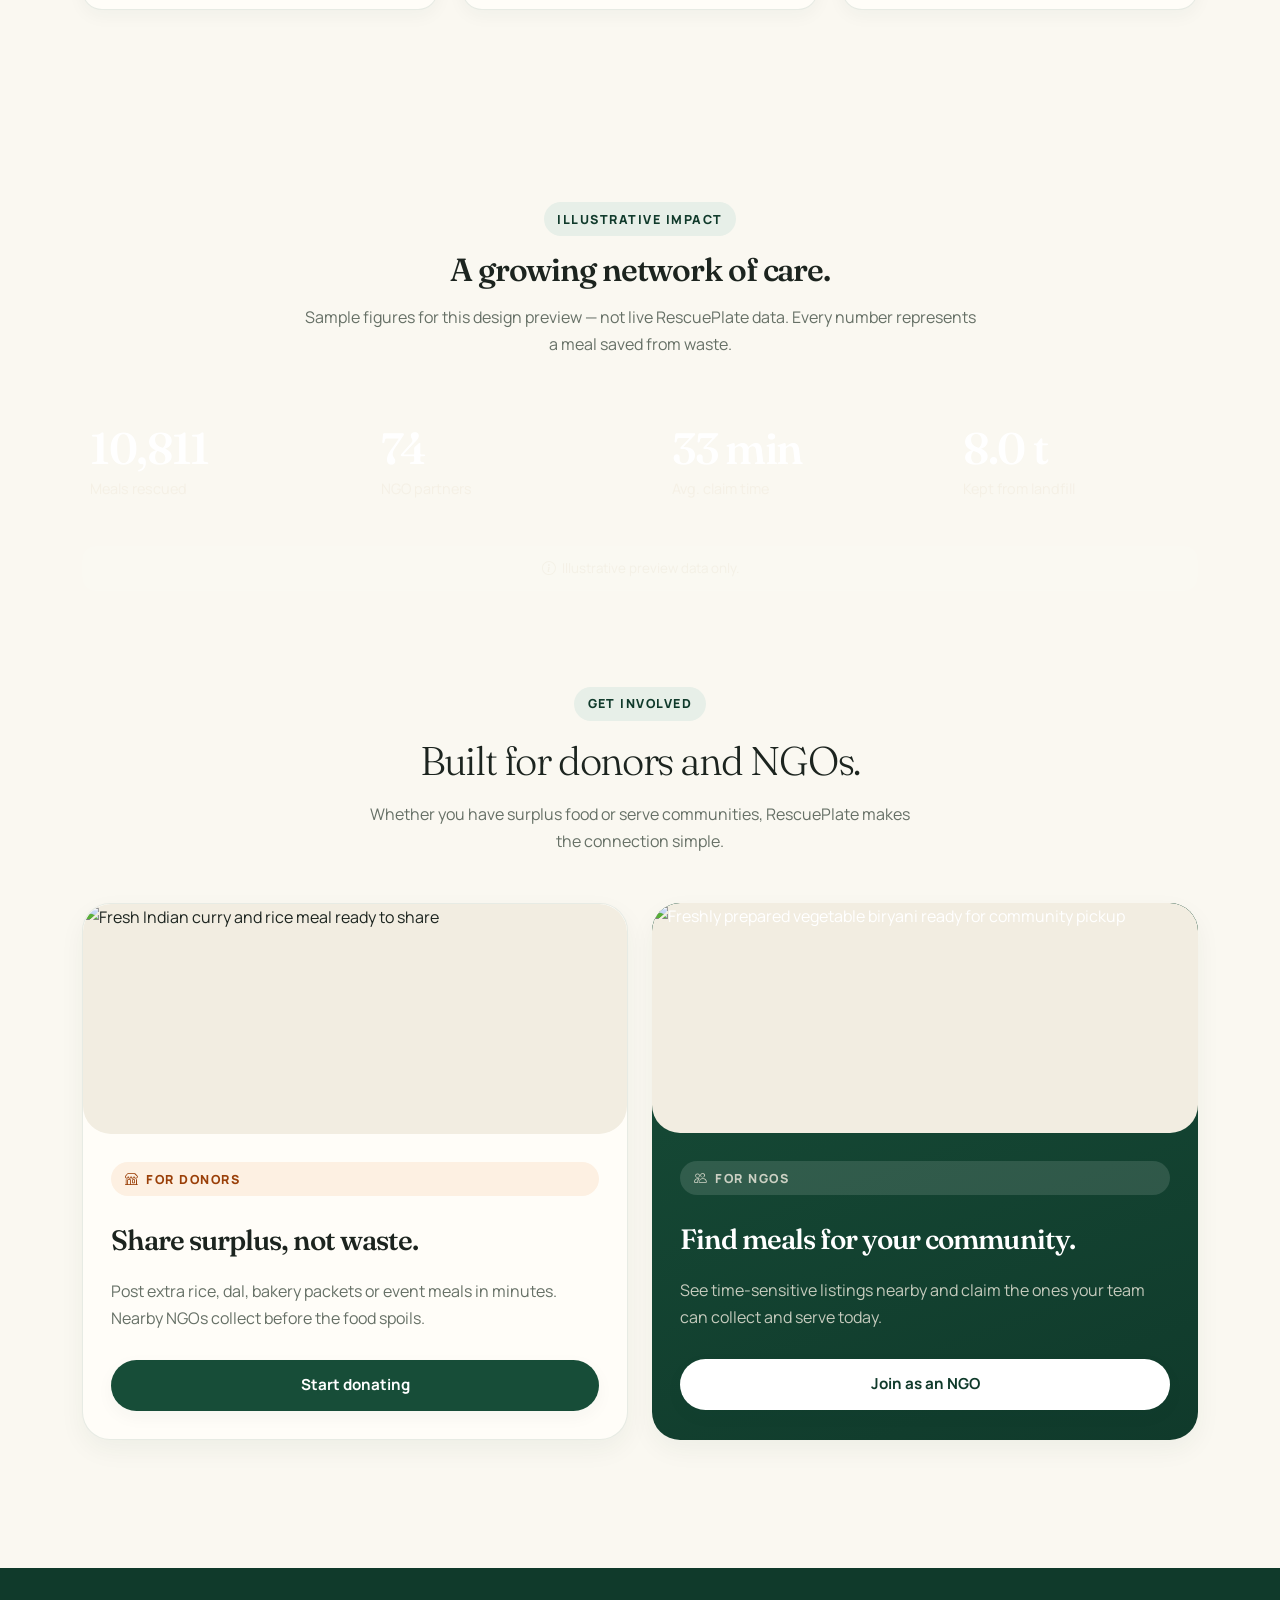
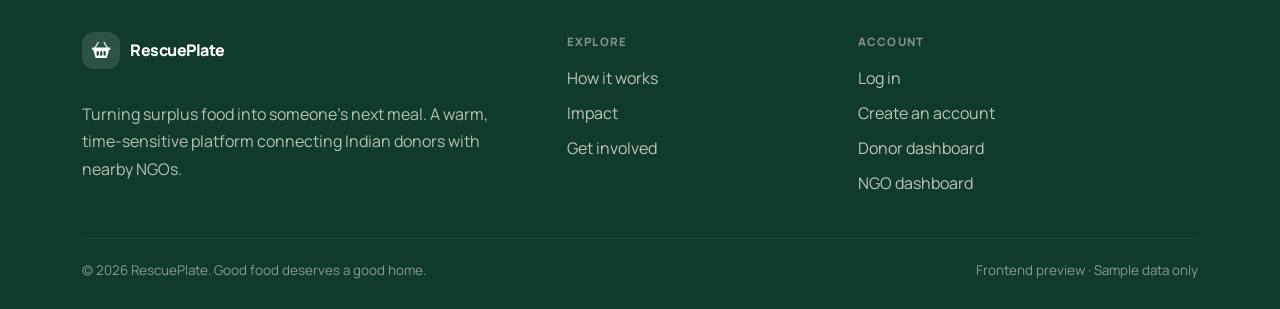
==== commit 560ba6b1: "smooth flow" ====
--- a/frontend/index.html
+++ b/frontend/index.html
@@ -40,38 +40,69 @@
 
   <main>
     <section class="mr-hero">
-      <!-- Floating food atmosphere -->
-      <div class="mr-food-float f1" style="width:72px;top:8%;left:4%;" aria-hidden="true">
-        <svg viewBox="0 0 64 64" fill="none"><ellipse cx="32" cy="38" rx="26" ry="10" fill="#F2EDE1" stroke="#174D38" stroke-width="2"/><ellipse cx="32" cy="35" rx="24" ry="8" fill="#fffdf8"/><circle cx="24" cy="33" r="5" fill="#E5B94D" opacity=".7"/><circle cx="35" cy="32" r="4" fill="#E98A35" opacity=".5"/><circle cx="30" cy="36" r="3.5" fill="#174D38" opacity=".15"/></svg>
-      </div>
-      <div class="mr-food-float f2" style="width:56px;top:18%;right:6%;" aria-hidden="true">
-        <svg viewBox="0 0 56 56" fill="none"><circle cx="28" cy="30" r="18" fill="#F2EDE1" stroke="#174D38" stroke-width="1.8"/><path d="M14 28c0-7 6-12 14-12s14 5 14 12" fill="#E5B94D" opacity=".35"/><ellipse cx="28" cy="30" rx="10" ry="4" fill="#E98A35" opacity=".2"/></svg>
-      </div>
-      <div class="mr-food-float f3" style="width:48px;bottom:12%;left:8%;" aria-hidden="true">
-        <svg viewBox="0 0 48 48" fill="none"><path d="M8 32c0-8 7-16 16-16s16 8 16 16" fill="#F2EDE1" stroke="#174D38" stroke-width="1.5"/><path d="M12 30c0-6 5-11 12-11s12 5 12 11" fill="#E7EFE8"/></svg>
-      </div>
-      <div class="mr-food-float f4" style="width:52px;bottom:22%;right:3%;" aria-hidden="true">
-        <svg viewBox="0 0 52 52" fill="none"><rect x="10" y="16" width="32" height="24" rx="4" fill="#F2EDE1" stroke="#174D38" stroke-width="1.5"/><path d="M10 22h32" stroke="#174D38" stroke-width="1.5"/><circle cx="26" cy="30" r="5" fill="#E98A35" opacity=".25"/></svg>
+      <!-- Background decoration -->
+      <div class="mr-hero-bg"></div>
+
+      <!-- Floating food atmosphere — SVG illustrations that never block content -->
+      <div class="mr-food-float f1" style="width:80px;top:10%;left:4%;" aria-hidden="true">
+        <svg viewBox="0 0 64 64" fill="none">
+          <circle cx="32" cy="44" r="18" fill="#F2EDE1" stroke="#174D38" stroke-width="2"/>
+          <circle cx="32" cy="36" r="16" fill="#fffdf8" stroke="#174D38" stroke-width="1.5"/>
+          <circle cx="32" cy="30" r="14" fill="#F2EDE1" opacity="0.6"/>
+          <circle cx="26" cy="38" r="3" fill="#E98A35" opacity="0.5"/>
+          <circle cx="38" cy="38" r="3" fill="#E5B94D" opacity="0.4"/>
+        </svg>
+      </div>
+      <div class="mr-food-float f2" style="width:64px;top:16%;right:6%;" aria-hidden="true">
+        <svg viewBox="0 0 56 56" fill="none">
+          <circle cx="28" cy="28" r="20" fill="#F2EDE1" stroke="#174D38" stroke-width="1.5"/>
+          <circle cx="28" cy="28" r="14" fill="#E5B94D" opacity="0.3"/>
+          <path d="M14 28c0-7 6-12 14-12s14 5 14 12" fill="none" stroke="#E98A35" stroke-width="2" opacity="0.4"/>
+          <circle cx="20" cy="24" r="2" fill="#174D38" opacity="0.2"/>
+          <circle cx="36" cy="32" r="2" fill="#174D38" opacity="0.2"/>
+        </svg>
+      </div>
+      <div class="mr-food-float f3" style="width:56px;bottom:14%;left:6%;" aria-hidden="true">
+        <svg viewBox="0 0 48 48" fill="none">
+          <path d="M12 32c0-8 7-16 16-16s16 8 16 16" fill="#F2EDE1" stroke="#174D38" stroke-width="1.5"/>
+          <path d="M16 30c0-6 5-11 12-11s12 5 12 11" fill="#fffdf8"/>
+          <path d="M14 26c0-4 3-8 8-8s8 4 8 8" fill="#E5B94D" opacity="0.3"/>
+          <circle cx="20" cy="28" r="1.5" fill="#174D38" opacity="0.2"/>
+          <circle cx="28" cy="26" r="1.5" fill="#174D38" opacity="0.2"/>
+        </svg>
+      </div>
+      <div class="mr-food-float f4" style="width:60px;bottom:24%;right:4%;" aria-hidden="true">
+        <svg viewBox="0 0 52 52" fill="none">
+          <rect x="10" y="16" width="32" height="24" rx="4" fill="#F2EDE1" stroke="#174D38" stroke-width="1.5"/>
+          <path d="M10 22h32" stroke="#174D38" stroke-width="1.5"/>
+          <path d="M26 16l8 8 -8 8" fill="none" stroke="#E98A35" stroke-width="2" stroke-linecap="round"/>
+          <circle cx="26" cy="30" r="5" fill="#E5B94D" opacity="0.25"/>
+        </svg>
       </div>
 
       <div class="container position-relative" style="z-index:2;">
         <div class="row align-items-center g-4 g-lg-5">
-          <div class="col-lg-6 mr-reveal">
-            <p class="mr-kicker"><i class="bi bi-heart-pulse" aria-hidden="true"></i> Indian food-rescue network</p>
-            <h1 class="mt-2">Turn surplus food into someone's next meal.</h1>
-            <p class="mr-hero-lead mt-3">RescuePlate connects hostels, bakeries, weddings and kitchens with nearby NGOs — so fresh Indian meals are rescued before they spoil.</p>
+          <div class="col-lg-6 order-lg-1 mr-reveal">
+            <div class="mr-hero-eyebrow">
+              <span class="mr-hero-dot"></span>
+              <span>RescuePlate · India’s food-rescue network</span>
+            </div>
+            <p class="mr-kicker"><i class="bi bi-heart-pulse" aria-hidden="true"></i> Turning surplus into nourishment</p>
+            <h1>Good food should feed people,<br>not landfills.</h1>
+            <p class="mr-hero-lead mt-3">RescuePlate connects hostels, bakeries, weddings and kitchens with nearby NGOs — so fresh Indian meals are rescued before they spoil. Every plate counts.</p>
             <div class="d-flex flex-wrap gap-3 mr-hero-actions mt-4">
               <a class="btn mr-btn mr-btn-primary" href="register.html">Donate Surplus Food <i class="bi bi-arrow-right" aria-hidden="true"></i></a>
               <a class="btn mr-btn mr-btn-ghost" href="#how-it-works">See How It Works</a>
             </div>
-            <div class="mr-hero-trust mt-4">
+            <div class="mr-hero-trust mt-5 pt-4 border-top">
               <span><i class="bi bi-check-circle-fill" aria-hidden="true"></i> Free for donors & NGOs</span>
-              <span><i class="bi bi-check-circle-fill" aria-hidden="true"></i> Made for Indian communities</span>
-            </div>
-          </div>
-          <div class="col-lg-6 mr-reveal" style="--mr-stagger-delay: 120ms">
+              <span><i class="bi bi-check-circle-fill" aria-hidden="true"></i> Built for Indian communities</span>
+              <span><i class="bi bi-check-circle-fill" aria-hidden="true"></i> Pickup in under an hour</span>
+            </div>
+          </div>
+          <div class="col-lg-6 order-lg-2 mr-reveal" style="--mr-stagger-delay: 120ms">
             <div class="mr-hero-frame">
-              <img src="https://images.unsplash.com/photo-1585937421612-70a008356fbe?auto=format&fit=crop&w=1400&q=80" alt="A colourful Indian thali with rice, dal, roti and sabzi, ready to be shared" width="1400" height="900" loading="eager">
+              <img src="https://images.unsplash.com/photo-1585937421612-70a008356fbe?auto=format&fit=crop&w=1600&q=85" alt="A colourful Indian thali with rice, dal, roti and sabzi, ready to be shared" width="1600" height="1000" loading="eager">
               <div class="mr-float-card">
                 <span class="mr-pulse" aria-hidden="true"></span>
                 <div>
@@ -121,44 +152,40 @@
       </div>
     </section>
 
-    <section class="mr-section pt-0" id="impact">
-      <div class="container">
-        <div class="mr-impact mr-reveal">
-          <div class="row align-items-end mb-2">
-            <div class="col-lg-7">
-              <p class="mr-kicker" style="background:rgba(255,255,255,.12);color:#F2EDE1;">Illustrative impact</p>
-              <h2 class="mb-2">A growing network of care.</h2>
-              <p class="mr-impact-copy mb-0">Sample figures for the design preview — not live RescuePlate data.</p>
-            </div>
-          </div>
-          <div class="row text-center text-lg-start mt-4">
-            <div class="col-6 col-lg-3">
-              <div class="mr-stat">
-                <strong class="mr-counter" data-count="12400">0</strong>
-                <span>Meals rescued</span>
-              </div>
-            </div>
-            <div class="col-6 col-lg-3">
-              <div class="mr-stat">
-                <strong class="mr-counter" data-count="86">0</strong>
-                <span>NGO partners</span>
-              </div>
-            </div>
-            <div class="col-6 col-lg-3">
-              <div class="mr-stat">
-                <strong class="mr-counter" data-count="38" data-suffix=" min">0</strong>
-                <span>Avg. claim time</span>
-              </div>
-            </div>
-            <div class="col-6 col-lg-3">
-              <div class="mr-stat">
-                <strong class="mr-counter" data-count="9.2" data-suffix=" t" data-decimal="1">0</strong>
-                <span>Kept from landfill</span>
-              </div>
-            </div>
-          </div>
-          <p class="mr-sample-note mb-0"><i class="bi bi-info-circle me-1" aria-hidden="true"></i> Illustrative preview data only.</p>
-        </div>
+    <section class="mr-section" id="impact">
+      <div class="container">
+        <div class="text-center mb-5 mb-lg-6 mr-reveal">
+          <p class="mr-kicker">Illustrative impact</p>
+          <h2 class="mb-3">A growing network of care.</h2>
+          <p class="mr-muted mx-auto mb-0" style="max-width:42rem;">Sample figures for this design preview — not live RescuePlate data. Every number represents a meal saved from waste.</p>
+        </div>
+        <div class="row g-4 g-lg-5 text-center text-lg-start">
+          <div class="col-6 col-lg-3 mr-reveal">
+            <div class="mr-stat">
+              <strong class="mr-counter" data-count="12400">0</strong>
+              <span>Meals rescued</span>
+            </div>
+          </div>
+          <div class="col-6 col-lg-3 mr-reveal" style="--mr-stagger-delay: 100ms">
+            <div class="mr-stat">
+              <strong class="mr-counter" data-count="86">0</strong>
+              <span>NGO partners</span>
+            </div>
+          </div>
+          <div class="col-6 col-lg-3 mr-reveal" style="--mr-stagger-delay: 200ms">
+            <div class="mr-stat">
+              <strong class="mr-counter" data-count="38" data-suffix=" min">0</strong>
+              <span>Avg. claim time</span>
+            </div>
+          </div>
+          <div class="col-6 col-lg-3 mr-reveal" style="--mr-stagger-delay: 300ms">
+            <div class="mr-stat">
+              <strong class="mr-counter" data-count="9.2" data-suffix=" t" data-decimal="1">0</strong>
+              <span>Kept from landfill</span>
+            </div>
+          </div>
+        </div>
+        <p class="mr-sample-note mt-4 mb-0 text-center"><i class="bi bi-info-circle me-1" aria-hidden="true"></i> Illustrative preview data only.</p>
       </div>
     </section>
 
--- a/frontend/css/style.css
+++ b/frontend/css/style.css
@@ -3,6 +3,7 @@
    Bootstrap 5 handles grid/nav/utilities; these tokens keep the UI consistent. */
 
 :root {
+  /* Brand palette — Indian food-tech identity */
   --mr-green: #174d38;
   --mr-green-deep: #103a2b;
   --mr-green-soft: #e7efe8;
@@ -15,12 +16,20 @@
   --mr-orange-soft: #fdf0e2;
   --mr-turmeric: #e5b94d;
   --mr-sage: #e7efe8;
+  /* Borders & depth */
   --mr-line: rgba(23, 77, 56, 0.1);
   --mr-shadow: 0 12px 32px rgba(16, 58, 43, 0.06);
+  --mr-shadow-soft: 0 6px 18px rgba(16, 58, 43, 0.04);
+  --mr-shadow-card: 0 10px 26px rgba(16, 58, 43, 0.05);
+  --mr-shadow-hover: 0 22px 48px rgba(16, 58, 43, 0.10);
   --mr-shadow-lg: 0 20px 48px rgba(16, 58, 43, 0.1);
+  /* Radii */
   --mr-radius: 1.25rem;
   --mr-radius-sm: 0.875rem;
+  --mr-radius-lg: 1.75rem;
+  /* Spacing & motion */
   --mr-space: 1rem;
+  --mr-transition: all 0.4s var(--mr-ease);
   --mr-font: "Manrope", "Segoe UI", sans-serif;
   --mr-display: "Fraunces", Georgia, serif;
   --mr-ease: cubic-bezier(0.22, 1, 0.36, 1);
@@ -46,8 +55,9 @@
   color: var(--mr-ink);
   background: var(--mr-cream);
   font-family: var(--mr-font);
-  line-height: 1.65;
+  line-height: 1.7;
   -webkit-font-smoothing: antialiased;
+  overflow-x: hidden;
 }
 
 img {
@@ -57,9 +67,15 @@
 
 a {
   color: var(--mr-green);
+  text-decoration: none;
 }
 
 a:hover {
+  color: var(--mr-green-deep);
+}
+
+::selection {
+  background: rgba(233, 138, 53, 0.2);
   color: var(--mr-green-deep);
 }
 
@@ -69,8 +85,8 @@
 .mr-display {
   font-family: var(--mr-display);
   font-weight: 560;
-  letter-spacing: -0.03em;
-  line-height: 1.12;
+  letter-spacing: -0.035em;
+  line-height: 1.1;
 }
 
 .mr-muted {
@@ -78,21 +94,21 @@
 }
 
 .mr-section {
-  padding: 5.5rem 0;
+  padding: 6rem 0;
 }
 
 .mr-kicker {
   display: inline-flex;
   align-items: center;
-  gap: 0.45rem;
-  margin-bottom: 0.85rem;
-  padding: 0.35rem 0.75rem;
+  gap: 0.5rem;
+  margin-bottom: 1rem;
+  padding: 0.4rem 0.85rem;
   border-radius: 999px;
   background: var(--mr-green-soft);
   color: var(--mr-green-deep);
-  font-size: 0.82rem;
-  font-weight: 700;
-  letter-spacing: 0.04em;
+  font-size: 0.78rem;
+  font-weight: 800;
+  letter-spacing: 0.12em;
   text-transform: uppercase;
 }
 
@@ -163,24 +179,26 @@
   justify-content: center;
   gap: 0.45rem;
   border-radius: 999px;
-  padding: 0.75rem 1.25rem;
+  padding: 0.8rem 1.4rem;
   font-weight: 700;
+  font-size: 0.95rem;
   border: 1px solid transparent;
   text-decoration: none;
+  transition: transform 0.12s ease, box-shadow 0.18s ease, background-color 0.18s ease, border-color 0.18s ease, color 0.18s ease;
 }
 
 .mr-btn-primary {
   background: var(--mr-green);
   color: #fff;
-  box-shadow: 0 8px 20px rgba(23, 77, 56, 0.18);
+  box-shadow: var(--mr-shadow-soft);
 }
 
 .mr-btn-primary:hover,
 .mr-btn-primary:focus {
   background: var(--mr-green-deep);
   color: #fff;
-  transform: translateY(-1px);
-  box-shadow: 0 12px 28px rgba(23, 77, 56, 0.24);
+  transform: translateY(-2px);
+  box-shadow: var(--mr-shadow-hover);
 }
 
 .mr-btn-ghost {
@@ -193,17 +211,24 @@
 .mr-btn-ghost:focus {
   background: var(--mr-green-soft);
   color: var(--mr-green-deep);
+  transform: translateY(-2px);
 }
 
 .mr-btn-light {
   background: #fff;
   color: var(--mr-green-deep);
+  box-shadow: var(--mr-shadow-soft);
 }
 
 .mr-btn-light:hover,
 .mr-btn-light:focus {
   background: var(--mr-cream);
   color: var(--mr-green-deep);
+  transform: translateY(-2px);
+}
+
+.mr-btn:active {
+  transform: scale(0.96);
 }
 
 .mr-btn:focus-visible,
@@ -216,22 +241,53 @@
 /* Hero */
 
 .mr-hero {
-  padding: 5rem 0 4rem;
+  padding: 7rem 0 6rem;
   position: relative;
-  overflow: clip;
+  overflow: hidden;
+}
+
+.mr-hero-bg {
+  position: absolute;
+  inset: 0;
+  z-index: 0;
+  background:
+    radial-gradient(ellipse at 80% -10%, rgba(231, 239, 220, 0.45), transparent 55%),
+    radial-gradient(ellipse at 20% 110%, rgba(245, 224, 157, 0.35), transparent 50%);
+  pointer-events: none;
+}
+
+.mr-hero-eyebrow {
+  display: inline-flex;
+  align-items: center;
+  gap: 0.5rem;
+  margin-bottom: 0.75rem;
+  font-size: 0.8rem;
+  font-weight: 800;
+  letter-spacing: 0.14em;
+  text-transform: uppercase;
+  color: var(--mr-green-deep);
+}
+
+.mr-hero-dot {
+  width: 0.5rem;
+  height: 0.5rem;
+  border-radius: 50%;
+  background: var(--mr-orange);
+  box-shadow: 0 0 0 2px rgba(233, 138, 53, 0.4);
 }
 
 .mr-hero h1 {
-  font-size: clamp(2.4rem, 4.8vw, 3.85rem);
-  margin-bottom: 1rem;
+  font-size: clamp(2.8rem, 6vw, 4.8rem);
+  margin-bottom: 1.25rem;
   max-width: 12ch;
-  line-height: 1.08;
+  line-height: 1.02;
 }
 
 .mr-hero-lead {
-  max-width: 34rem;
-  font-size: 1.05rem;
+  max-width: 38rem;
+  font-size: 1.15rem;
   color: var(--mr-muted);
+  line-height: 1.75;
 }
 
 .mr-hero-frame {
@@ -240,10 +296,16 @@
 
 .mr-hero-frame > img {
   width: 100%;
-  height: 500px;
+  height: 520px;
   object-fit: cover;
-  border-radius: 1.5rem;
-  box-shadow: var(--mr-shadow-lg);
+  border-radius: var(--mr-radius-lg);
+  box-shadow: var(--mr-shadow-hover);
+  transition: transform 0.7s var(--mr-ease), box-shadow 0.4s ease;
+}
+
+.mr-hero-frame:hover > img {
+  transform: scale(1.02);
+  box-shadow: 0 30px 60px rgba(16, 58, 43, 0.14);
 }
 
 .mr-float-card {
@@ -253,13 +315,18 @@
   display: flex;
   gap: 0.85rem;
   align-items: center;
-  max-width: 16.5rem;
-  padding: 0.9rem 1.1rem;
+  max-width: 17rem;
+  padding: 1rem 1.2rem;
   border-radius: var(--mr-radius-sm);
-  background: rgba(255, 253, 248, 0.96);
-  box-shadow: 0 12px 30px rgba(16, 58, 43, 0.1);
-  backdrop-filter: blur(8px);
-  border: 1px solid rgba(23, 77, 56, 0.06);
+  background: rgba(255, 253, 248, 0.97);
+  box-shadow: var(--mr-shadow-card);
+  backdrop-filter: blur(12px);
+  border: 1px solid rgba(23, 77, 56, 0.08);
+  transition: transform 0.3s var(--mr-ease);
+}
+
+.mr-hero-frame:hover .mr-float-card {
+  transform: translateY(-2px);
 }
 
 .mr-pulse {
@@ -314,18 +381,18 @@
 
 .mr-step {
   height: 100%;
-  padding: 1.75rem;
+  padding: 2rem;
   background: var(--mr-paper);
   border: 1px solid var(--mr-line);
   border-radius: var(--mr-radius);
-  box-shadow: none;
-  transition: transform 0.25s var(--mr-ease), box-shadow 0.25s var(--mr-ease), border-color 0.25s ease;
+  box-shadow: var(--mr-shadow-soft);
+  transition: transform 0.35s var(--mr-ease), box-shadow 0.35s var(--mr-ease), border-color 0.35s ease;
 }
 
 .mr-step:hover {
-  transform: translateY(-3px);
-  box-shadow: var(--mr-shadow);
-  border-color: rgba(23, 77, 56, 0.14);
+  transform: translateY(-4px);
+  box-shadow: var(--mr-shadow-hover);
+  border-color: rgba(23, 77, 56, 0.16);
 }
 
 .mr-step-icon {
@@ -406,32 +473,40 @@
 .mr-cta {
   height: 100%;
   overflow: hidden;
-  border-radius: var(--mr-radius);
+  border-radius: var(--mr-radius-lg);
   background: var(--mr-paper);
   border: 1px solid var(--mr-line);
-  box-shadow: var(--mr-shadow);
-  transition: transform 0.25s var(--mr-ease), box-shadow 0.25s var(--mr-ease);
+  box-shadow: var(--mr-shadow-card);
+  transition: transform 0.35s var(--mr-ease), box-shadow 0.35s var(--mr-ease), border-color 0.35s ease;
+  display: flex;
+  flex-direction: column;
 }
 
 .mr-cta:hover {
-  transform: translateY(-3px);
-  box-shadow: var(--mr-shadow-lg);
+  transform: translateY(-4px);
+  box-shadow: var(--mr-shadow-hover);
+  border-color: rgba(23, 77, 56, 0.16);
 }
 
 .mr-cta-photo-wrap {
-  border-radius: 0;
-  height: 220px;
+  border-radius: var(--mr-radius-lg) var(--mr-radius-lg) 0 0;
+  overflow: hidden;
+  height: 230px;
+  background: var(--mr-cream-deep);
 }
 
 .mr-cta-photo {
   width: 100%;
   height: 100%;
   object-fit: cover;
-  transition: transform 0.6s var(--mr-ease);
+  transition: transform 0.8s var(--mr-ease);
 }
 
 .mr-cta-body {
   padding: 1.75rem;
+  display: flex;
+  flex-direction: column;
+  gap: 0.75rem;
 }
 
 .mr-cta-ngo {
@@ -446,8 +521,9 @@
 }
 
 .mr-cta h3 {
-  font-size: 1.65rem;
-  margin-bottom: 0.5rem;
+  font-size: 1.75rem;
+  margin: 0 0 0.5rem;
+  line-height: 1.2;
 }
 
 .mr-kicker-on-dark {
@@ -584,7 +660,7 @@
 
 /* ===== Premium animation system ===== */
 :root {
-  --mr-duration: 0.7s;
+  --mr-duration: 0.8s;
   --mr-ease: cubic-bezier(0.22, 1, 0.36, 1);
   --mr-ease-out: cubic-bezier(0.16, 1, 0.3, 1);
 }
@@ -596,7 +672,7 @@
 @keyframes mr-page-entrance {
   from {
     opacity: 0;
-    transform: translateY(14px);
+    transform: translateY(18px);
   }
   to {
     opacity: 1;
@@ -606,8 +682,8 @@
 
 .mr-reveal {
   opacity: 0;
-  transform: translateY(22px);
-  transition: opacity 0.75s var(--mr-ease), transform 0.75s var(--mr-ease);
+  transform: translateY(26px);
+  transition: opacity 0.8s var(--mr-ease), transform 0.8s var(--mr-ease);
 }
 
 .mr-reveal.mr-revealed {
@@ -617,8 +693,8 @@
 
 .mr-stagger {
   opacity: 0;
-  transform: translateY(14px);
-  transition: opacity 0.6s var(--mr-ease), transform 0.6s var(--mr-ease);
+  transform: translateY(18px);
+  transition: opacity 0.7s var(--mr-ease), transform 0.7s var(--mr-ease);
 }
 
 .mr-stagger.mr-revealed {
@@ -627,11 +703,11 @@
 }
 
 .mr-float {
-  animation: mr-float 6s ease-in-out infinite;
+  animation: mr-float 7s ease-in-out infinite;
 }
 
 .mr-float-delayed {
-  animation: mr-float 6s ease-in-out infinite;
+  animation: mr-float 7s ease-in-out infinite;
   animation-delay: -2s;
 }
 
@@ -641,14 +717,14 @@
     transform: translateY(0);
   }
   50% {
-    transform: translateY(-7px);
+    transform: translateY(-8px);
   }
 }
 
 @keyframes mr-scale-in {
   from {
     opacity: 0;
-    transform: scale(0.94);
+    transform: scale(0.95);
   }
   to {
     opacity: 1;
@@ -657,7 +733,7 @@
 }
 
 .mr-card-entrance {
-  animation: mr-scale-in 0.55s var(--mr-ease-out) both;
+  animation: mr-scale-in 0.6s var(--mr-ease-out) both;
 }
 
 .mr-btn:active {
@@ -665,7 +741,7 @@
 }
 
 .mr-success-bounce {
-  animation: mr-success-bounce 0.55s var(--mr-ease-out) both;
+  animation: mr-success-bounce 0.6s var(--mr-ease-out) both;
 }
 
 @keyframes mr-success-bounce {
@@ -673,7 +749,7 @@
     transform: scale(1);
   }
   50% {
-    transform: scale(1.18);
+    transform: scale(1.16);
   }
   100% {
     transform: scale(1);
@@ -682,16 +758,6 @@
 
 .mr-counter {
   font-variant-numeric: tabular-nums;
-}
-
-/* Refined buttons */
-.mr-btn {
-  transition: transform 0.12s ease, box-shadow 0.18s ease, background-color 0.18s ease, border-color 0.18s ease, color 0.18s ease;
-}
-
-.mr-btn:focus-visible {
-  outline: 3px solid rgba(232, 106, 26, 0.55);
-  outline-offset: 3px;
 }
 
 /* Refinement for food/feature cards */
@@ -699,20 +765,20 @@
   border: 1px solid var(--mr-line);
   border-radius: var(--mr-radius);
   background: var(--mr-paper);
-  box-shadow: var(--mr-shadow);
-  transition: transform 0.25s var(--mr-ease), box-shadow 0.25s var(--mr-ease), border-color 0.25s ease;
+  box-shadow: var(--mr-shadow-card);
+  transition: transform 0.35s var(--mr-ease), box-shadow 0.35s var(--mr-ease), border-color 0.35s ease;
 }
 
 .mr-premium-card:hover {
   transform: translateY(-4px);
-  box-shadow: var(--mr-shadow-lg);
+  box-shadow: var(--mr-shadow-hover);
   border-color: rgba(23, 77, 56, 0.16);
 }
 
 .mr-image-wrap {
   position: relative;
   overflow: hidden;
-  border-radius: 1rem;
+  border-radius: var(--mr-radius-lg);
   background: var(--mr-cream-deep);
 }
 
@@ -721,21 +787,22 @@
   height: 100%;
   object-fit: cover;
   display: block;
-  transition: transform 0.6s var(--mr-ease);
+  transition: transform 0.8s var(--mr-ease);
 }
 
 .mr-premium-card:hover .mr-image-wrap img,
 .mr-cta:hover .mr-cta-photo {
-  transform: scale(1.03);
-}
-
-/* Floating food atmosphere */
+  transform: scale(1.04);
+}
+
+/* Floating food atmosphere — gentle, elegant, never blocking content */
 .mr-food-float {
   position: absolute;
   pointer-events: none;
   z-index: 1;
-  opacity: 0.85;
-  filter: drop-shadow(0 8px 16px rgba(16, 58, 43, 0.08));
+  opacity: 0.8;
+  filter: drop-shadow(0 10px 20px rgba(16, 58, 43, 0.07));
+  will-change: transform;
 }
 
 .mr-food-float svg {
@@ -746,20 +813,27 @@
 
 @keyframes mr-float-drift {
   0%, 100% { transform: translateY(0) rotate(0deg); }
-  33% { transform: translateY(-10px) rotate(2deg); }
-  66% { transform: translateY(4px) rotate(-1.5deg); }
+  25% { transform: translateY(-12px) rotate(3deg); }
+  50% { transform: translateY(-4px) rotate(-1deg); }
+  75% { transform: translateY(-10px) rotate(2deg); }
 }
 
 @keyframes mr-float-drift-alt {
   0%, 100% { transform: translateY(0) rotate(0deg); }
-  40% { transform: translateY(-8px) rotate(-2deg); }
-  70% { transform: translateY(5px) rotate(1deg); }
-}
-
-.mr-food-float.f1 { animation: mr-float-drift 8s ease-in-out infinite; }
-.mr-food-float.f2 { animation: mr-float-drift-alt 9.5s ease-in-out infinite -1.5s; }
-.mr-food-float.f3 { animation: mr-float-drift 10s ease-in-out infinite -3s; }
-.mr-food-float.f4 { animation: mr-float-drift-alt 8.5s ease-in-out infinite -4s; }
+  30% { transform: translateY(-10px) rotate(-2deg); }
+  60% { transform: translateY(-2px) rotate(1deg); }
+  90% { transform: translateY(-8px) rotate(-1deg); }
+}
+
+@keyframes mr-float-slow {
+  0%, 100% { transform: translateY(0) rotate(0deg) scale(1); }
+  50% { transform: translateY(-14px) rotate(4deg) scale(1.05); }
+}
+
+.mr-food-float.f1 { animation: mr-float-drift 11s ease-in-out infinite; }
+.mr-food-float.f2 { animation: mr-float-drift-alt 13s ease-in-out infinite -2s; }
+.mr-food-float.f3 { animation: mr-float-slow 14s ease-in-out infinite -4s; }
+.mr-food-float.f4 { animation: mr-float-drift-alt 12s ease-in-out infinite -5s; }
 
 @media (max-width: 991.98px) {
   .mr-food-float { opacity: 0.55; }
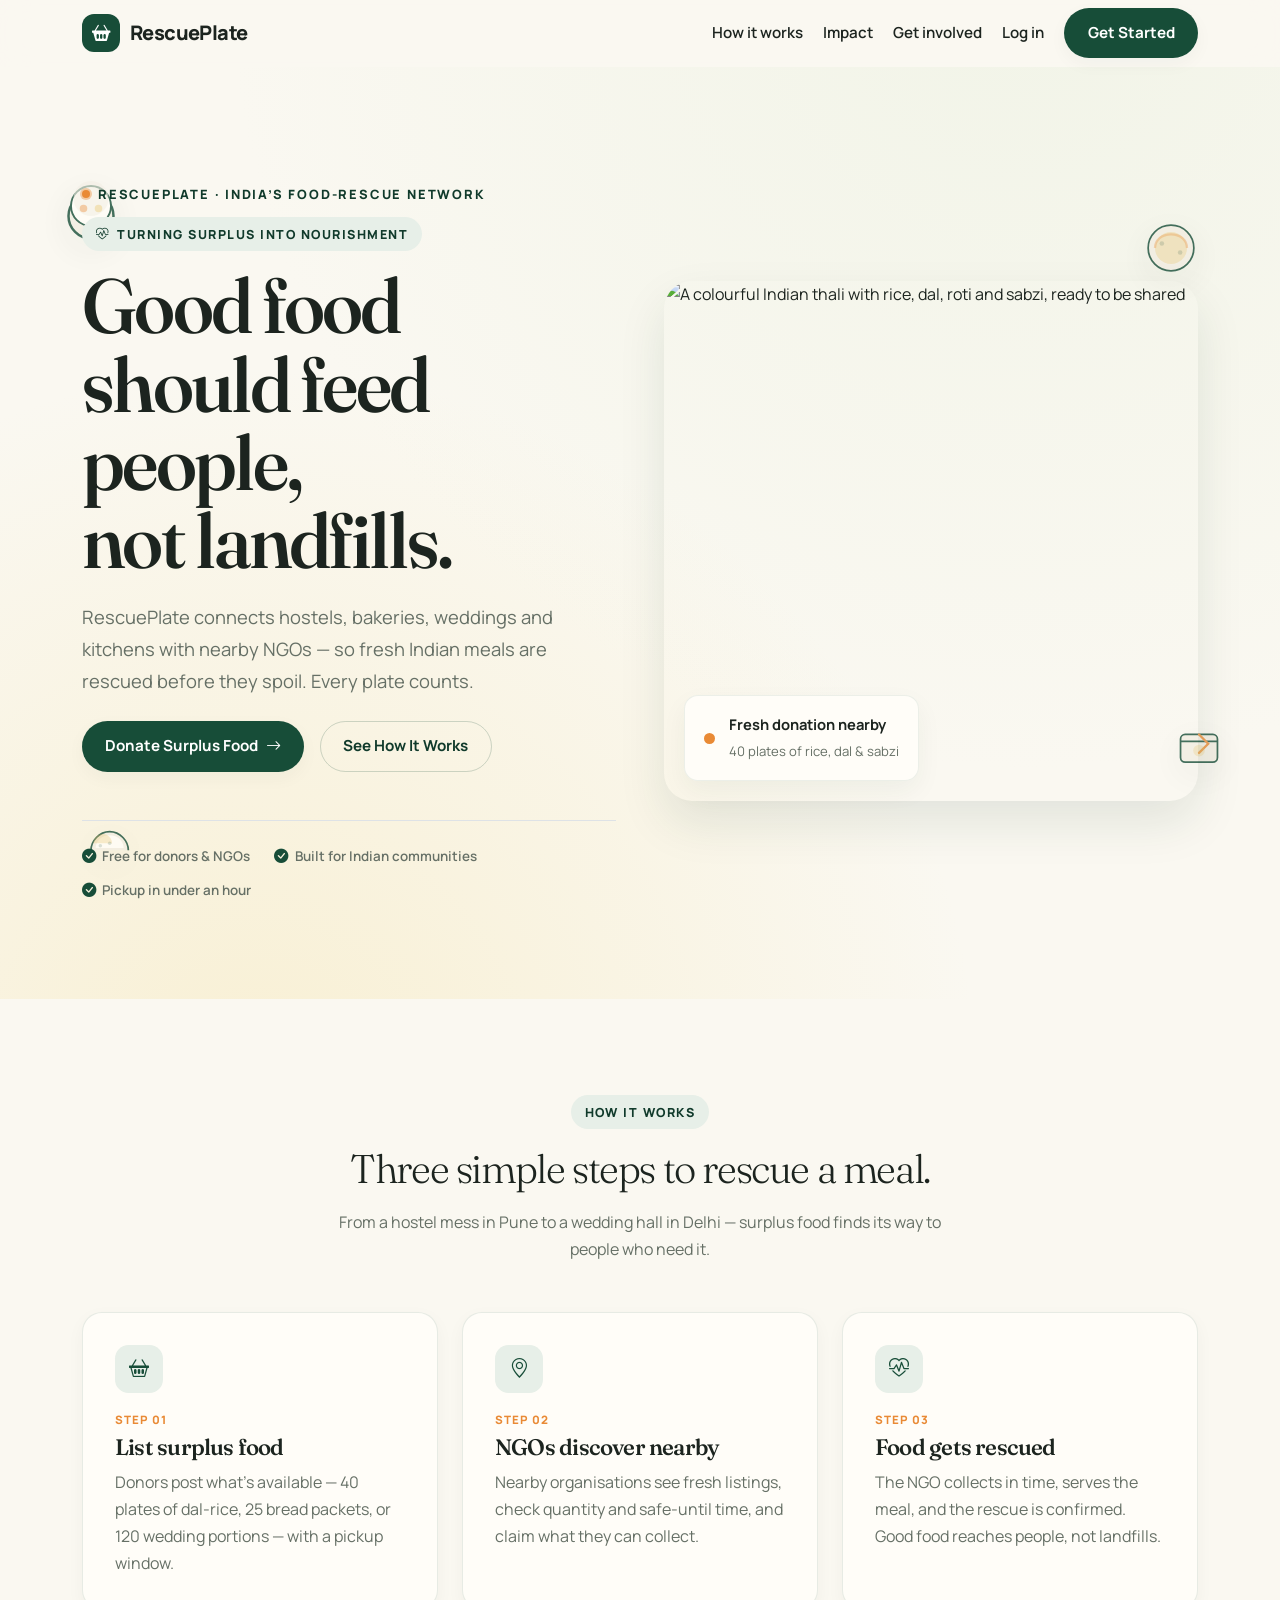
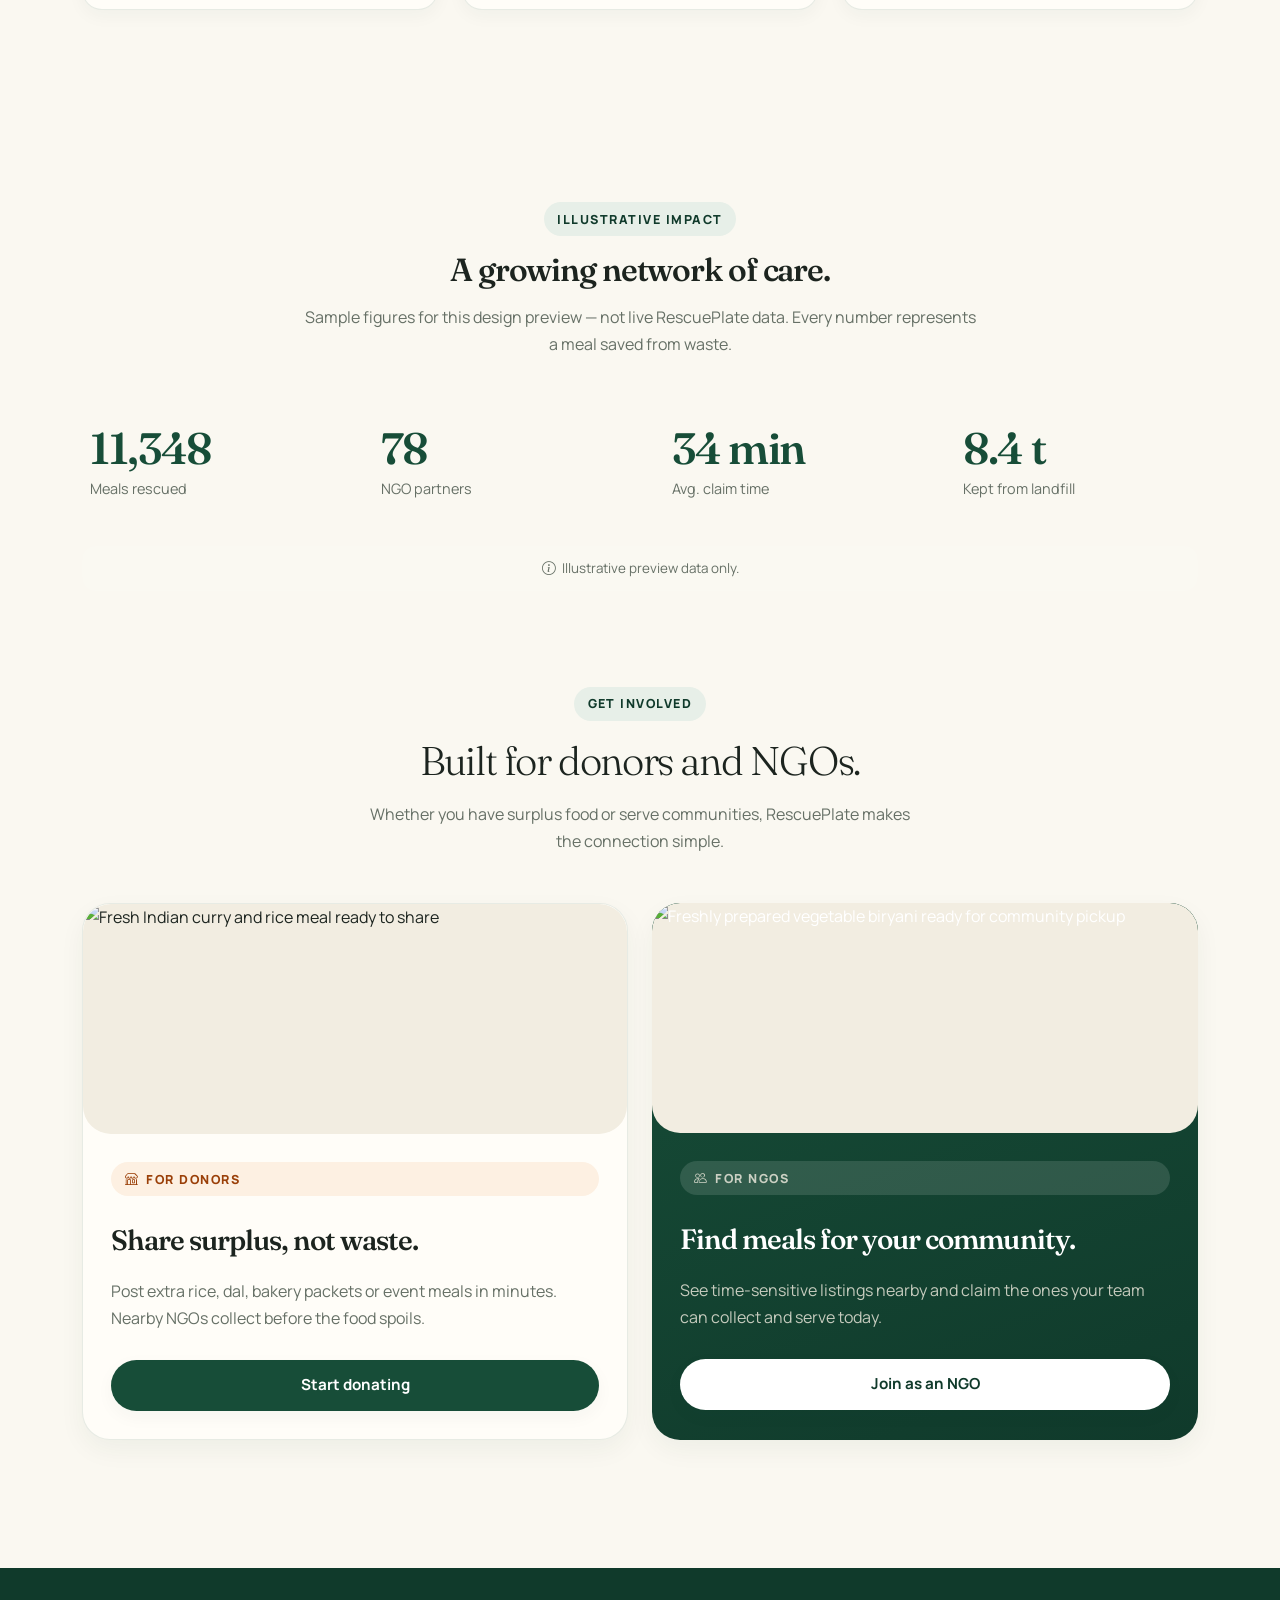
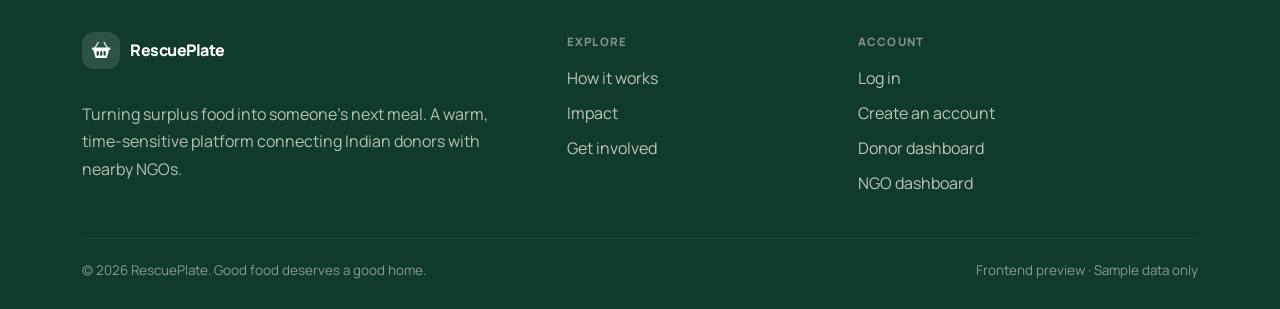
==== commit 90535027: "Update RescuePlate frontend and backend features" ====
--- a/frontend/index.html
+++ b/frontend/index.html
@@ -11,6 +11,16 @@
   <link href="https://cdn.jsdelivr.net/npm/bootstrap@5.3.3/dist/css/bootstrap.min.css" rel="stylesheet">
   <link href="https://cdn.jsdelivr.net/npm/bootstrap-icons@1.11.3/font/bootstrap-icons.min.css" rel="stylesheet">
   <link href="css/style.css" rel="stylesheet">
+  <style>
+    #impact .mr-stat strong {
+      color: var(--mr-green);
+    }
+
+    #impact .mr-stat span,
+    #impact .mr-sample-note {
+      color: var(--mr-muted);
+    }
+  </style>
 </head>
   <body class="mr-entrance">
   <header>
